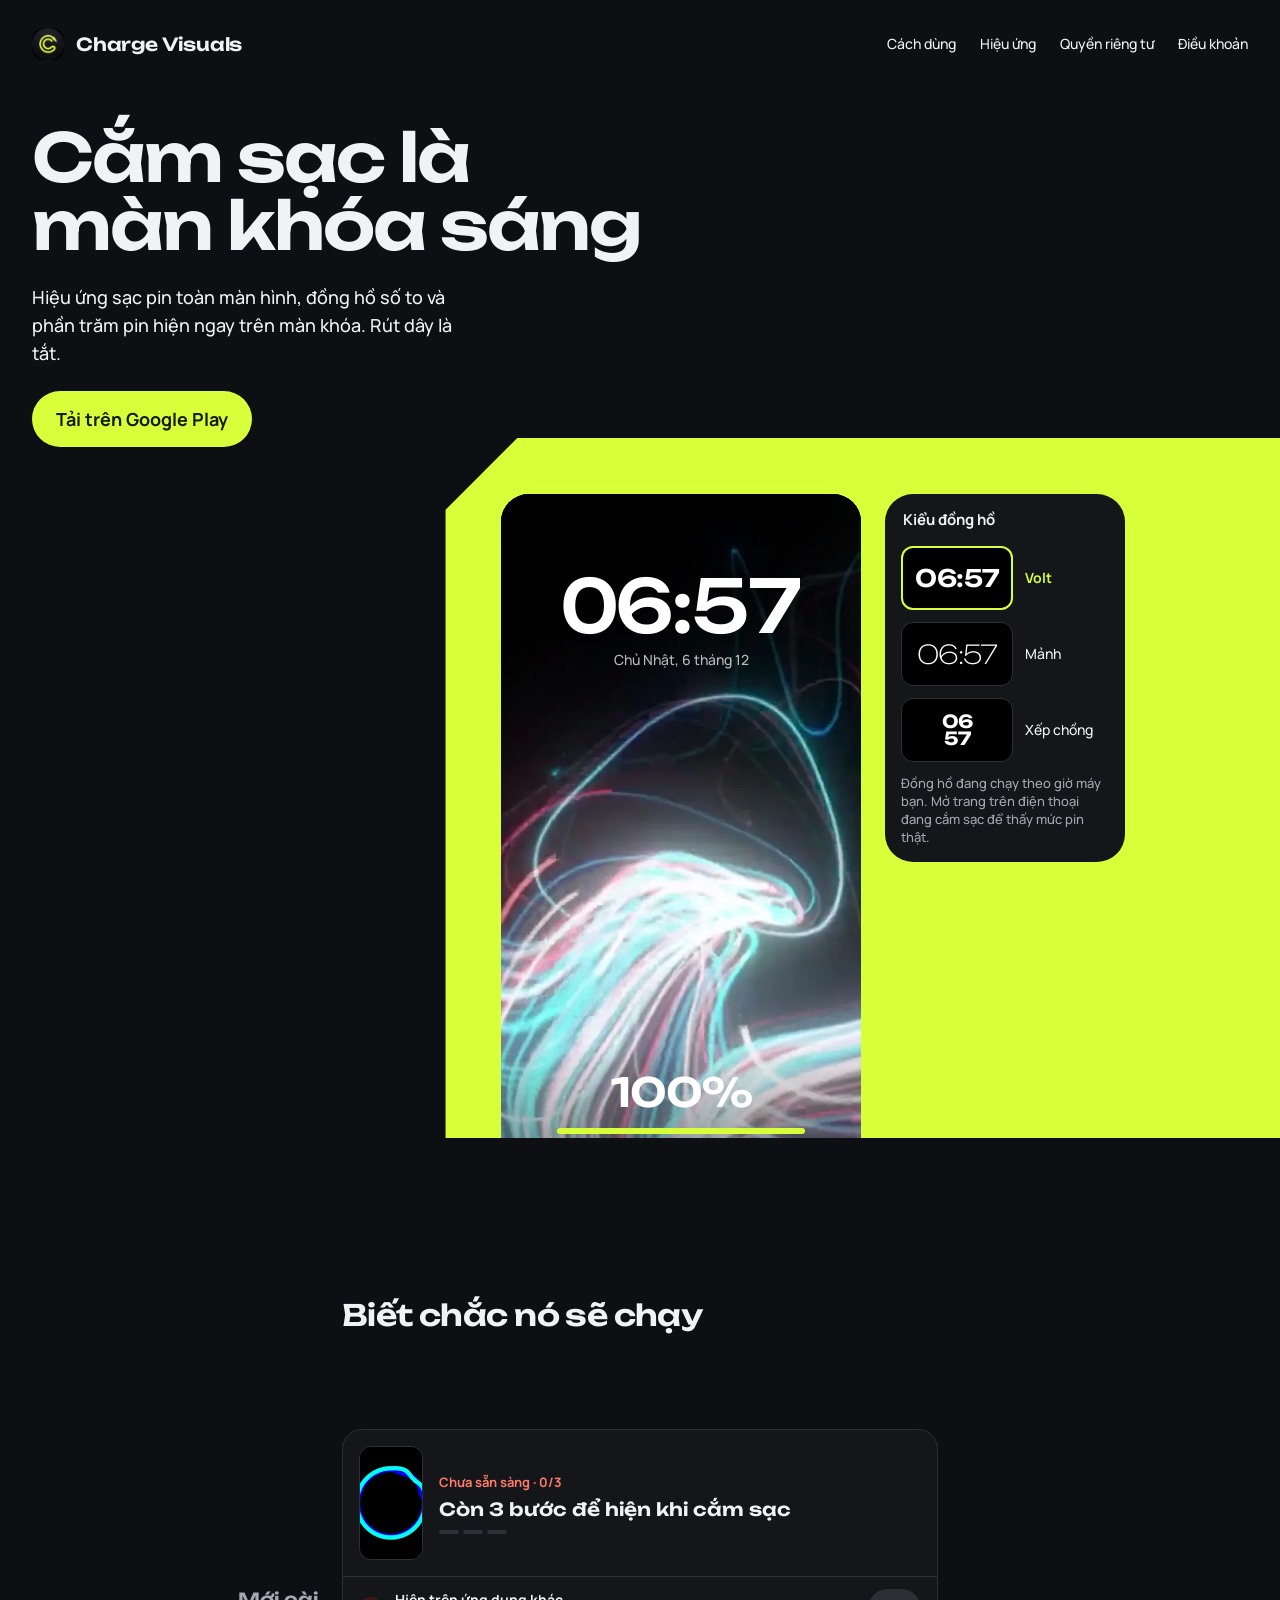
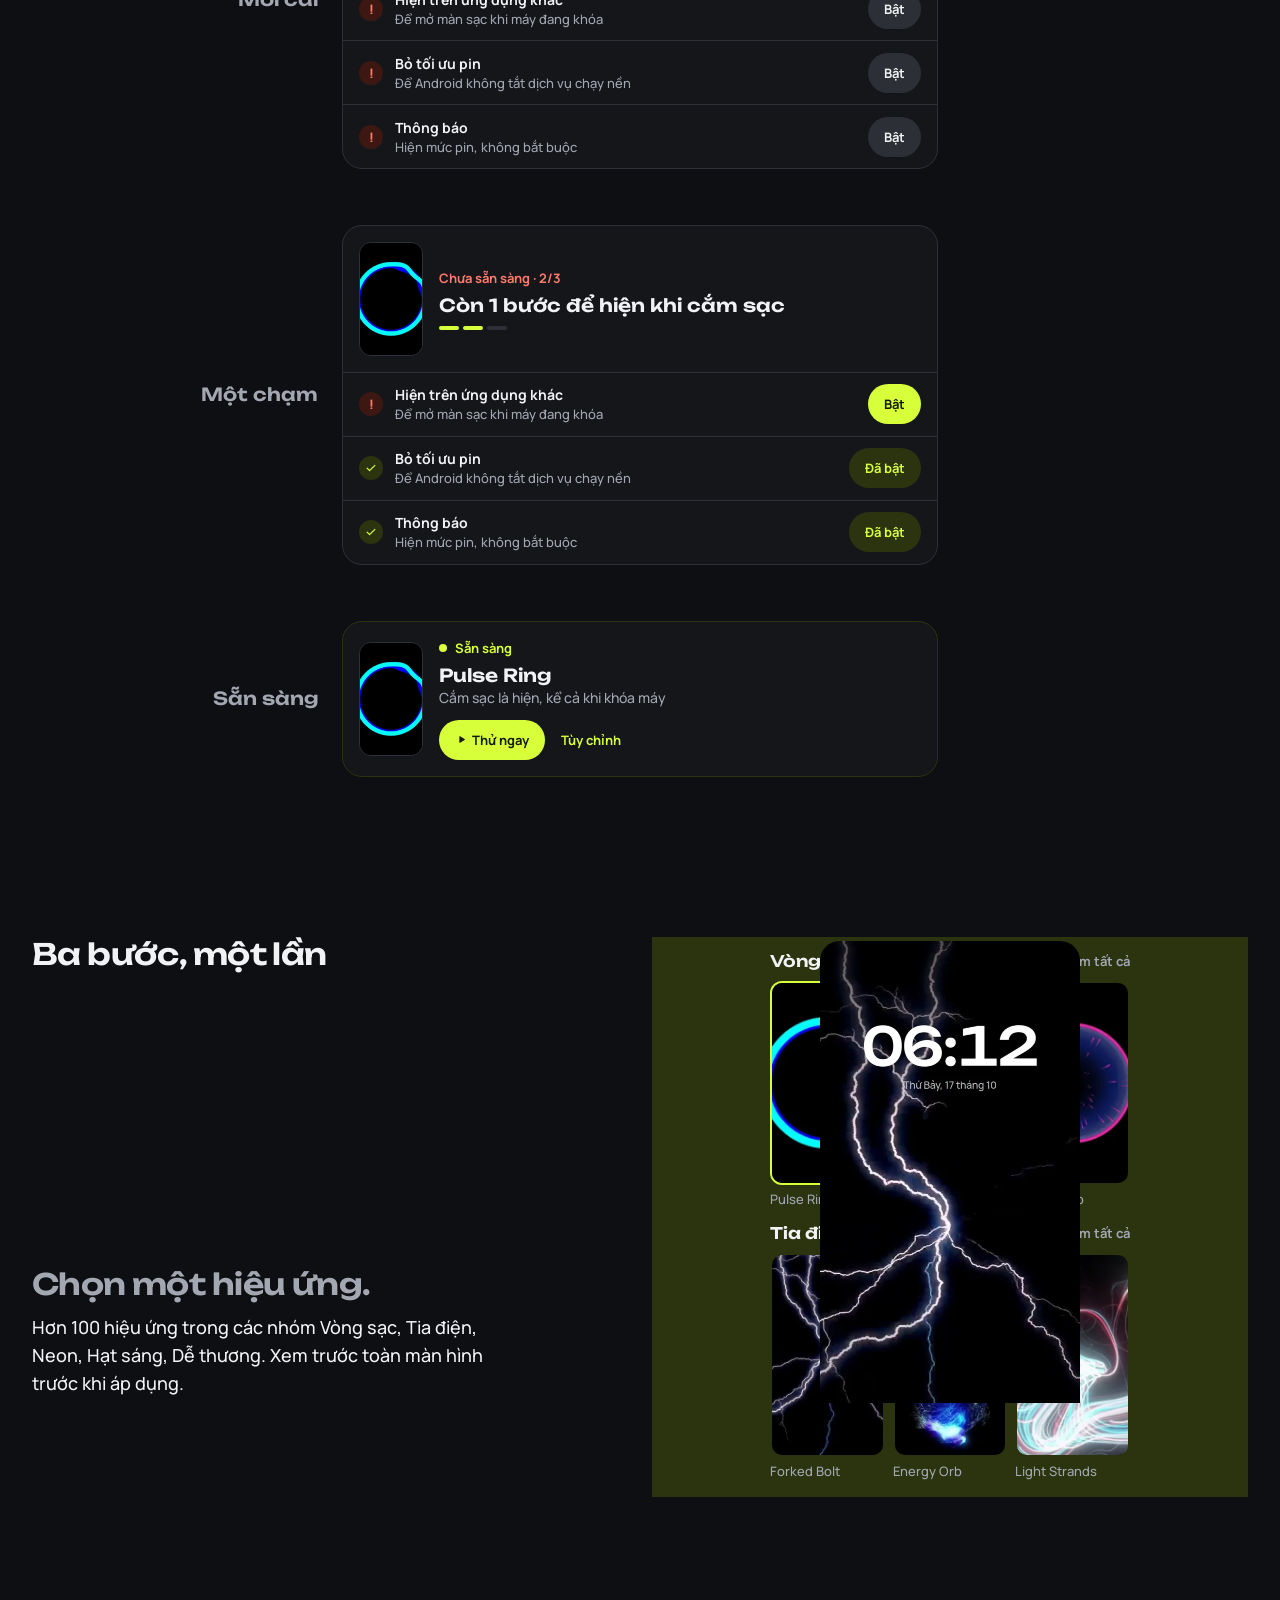
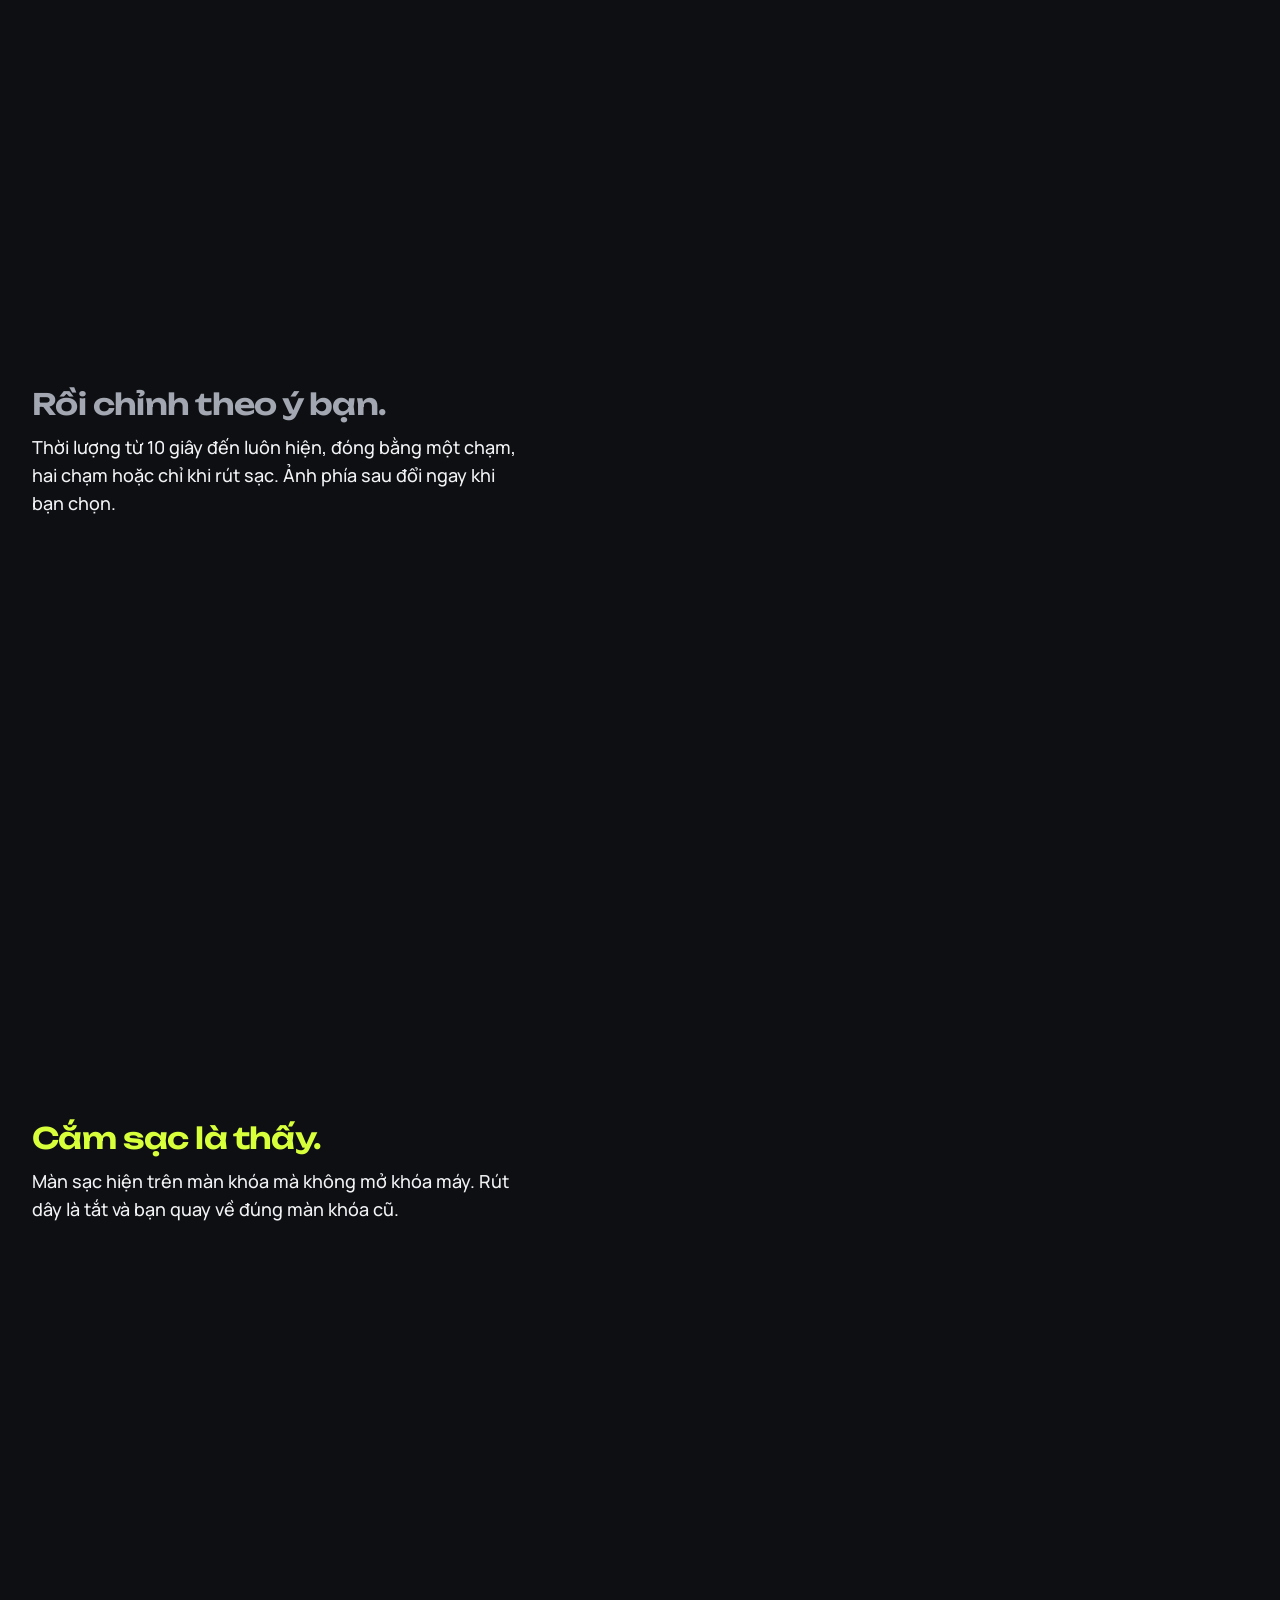
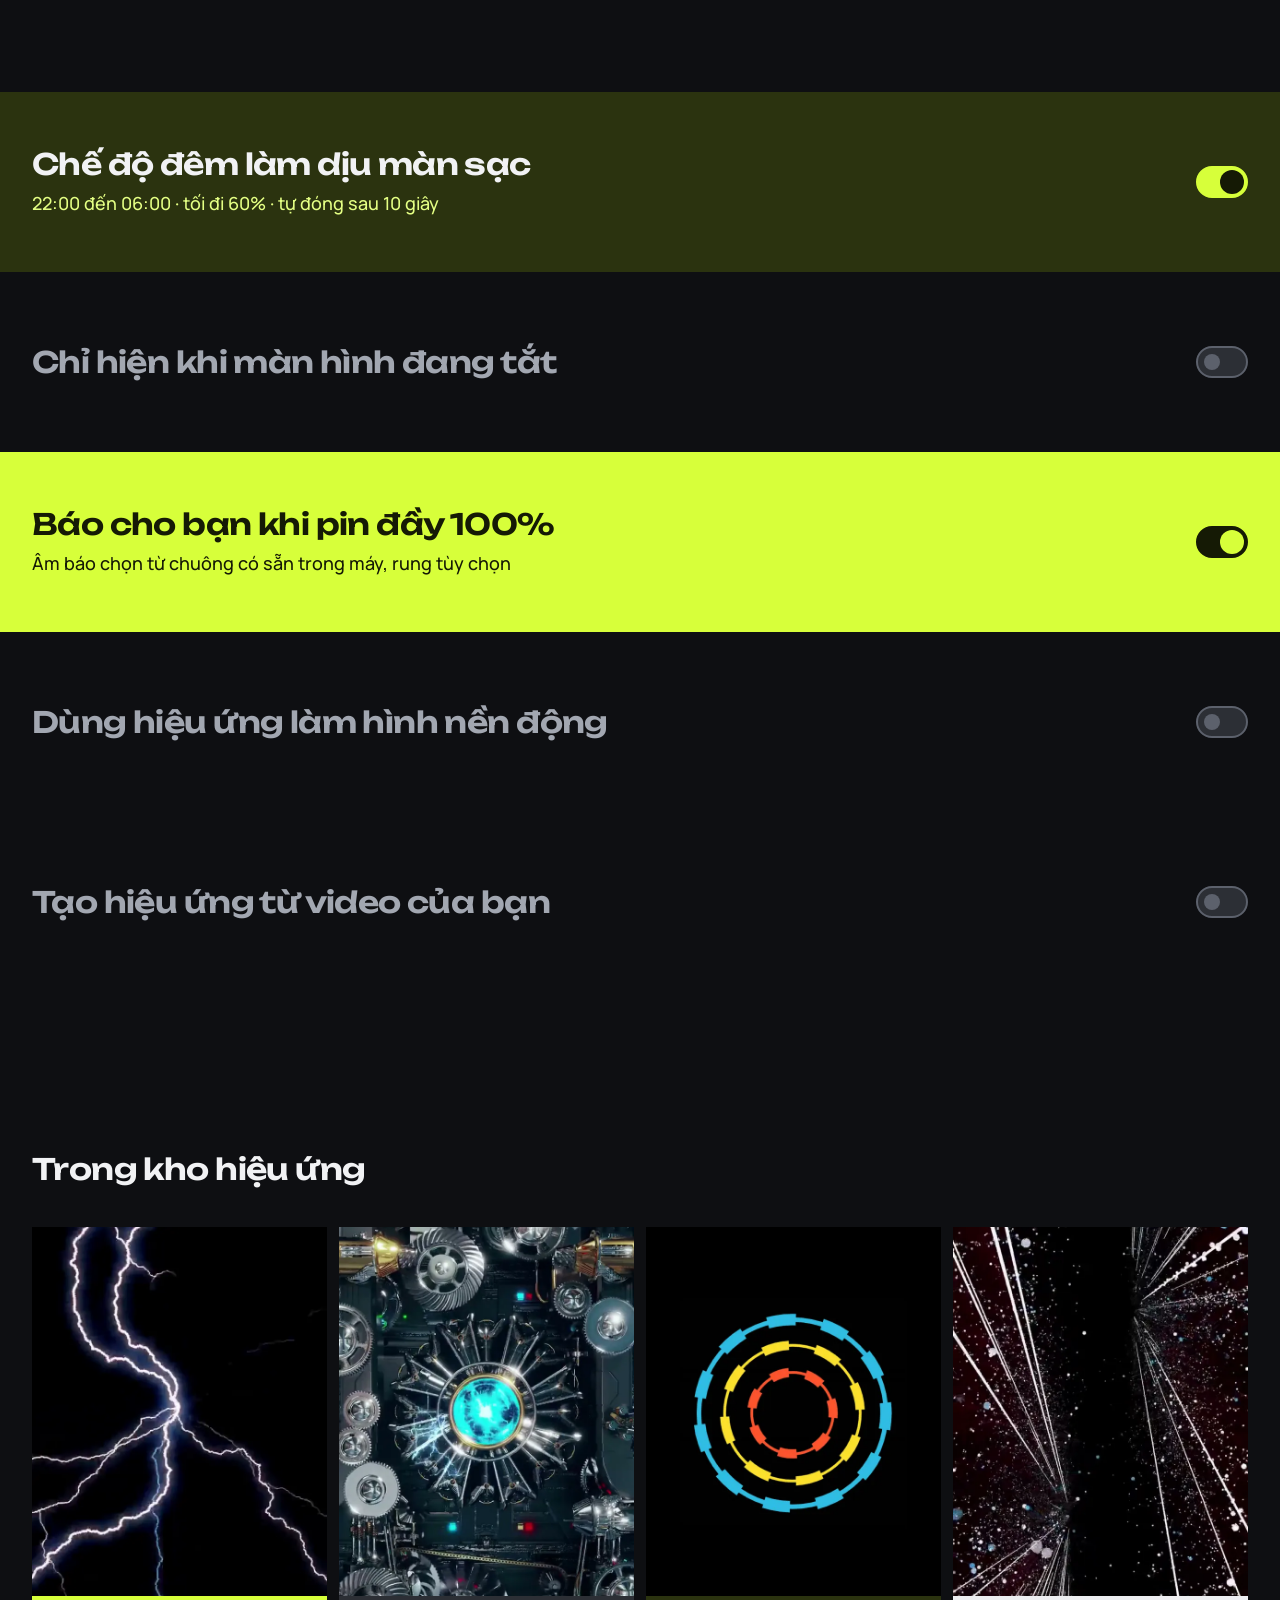
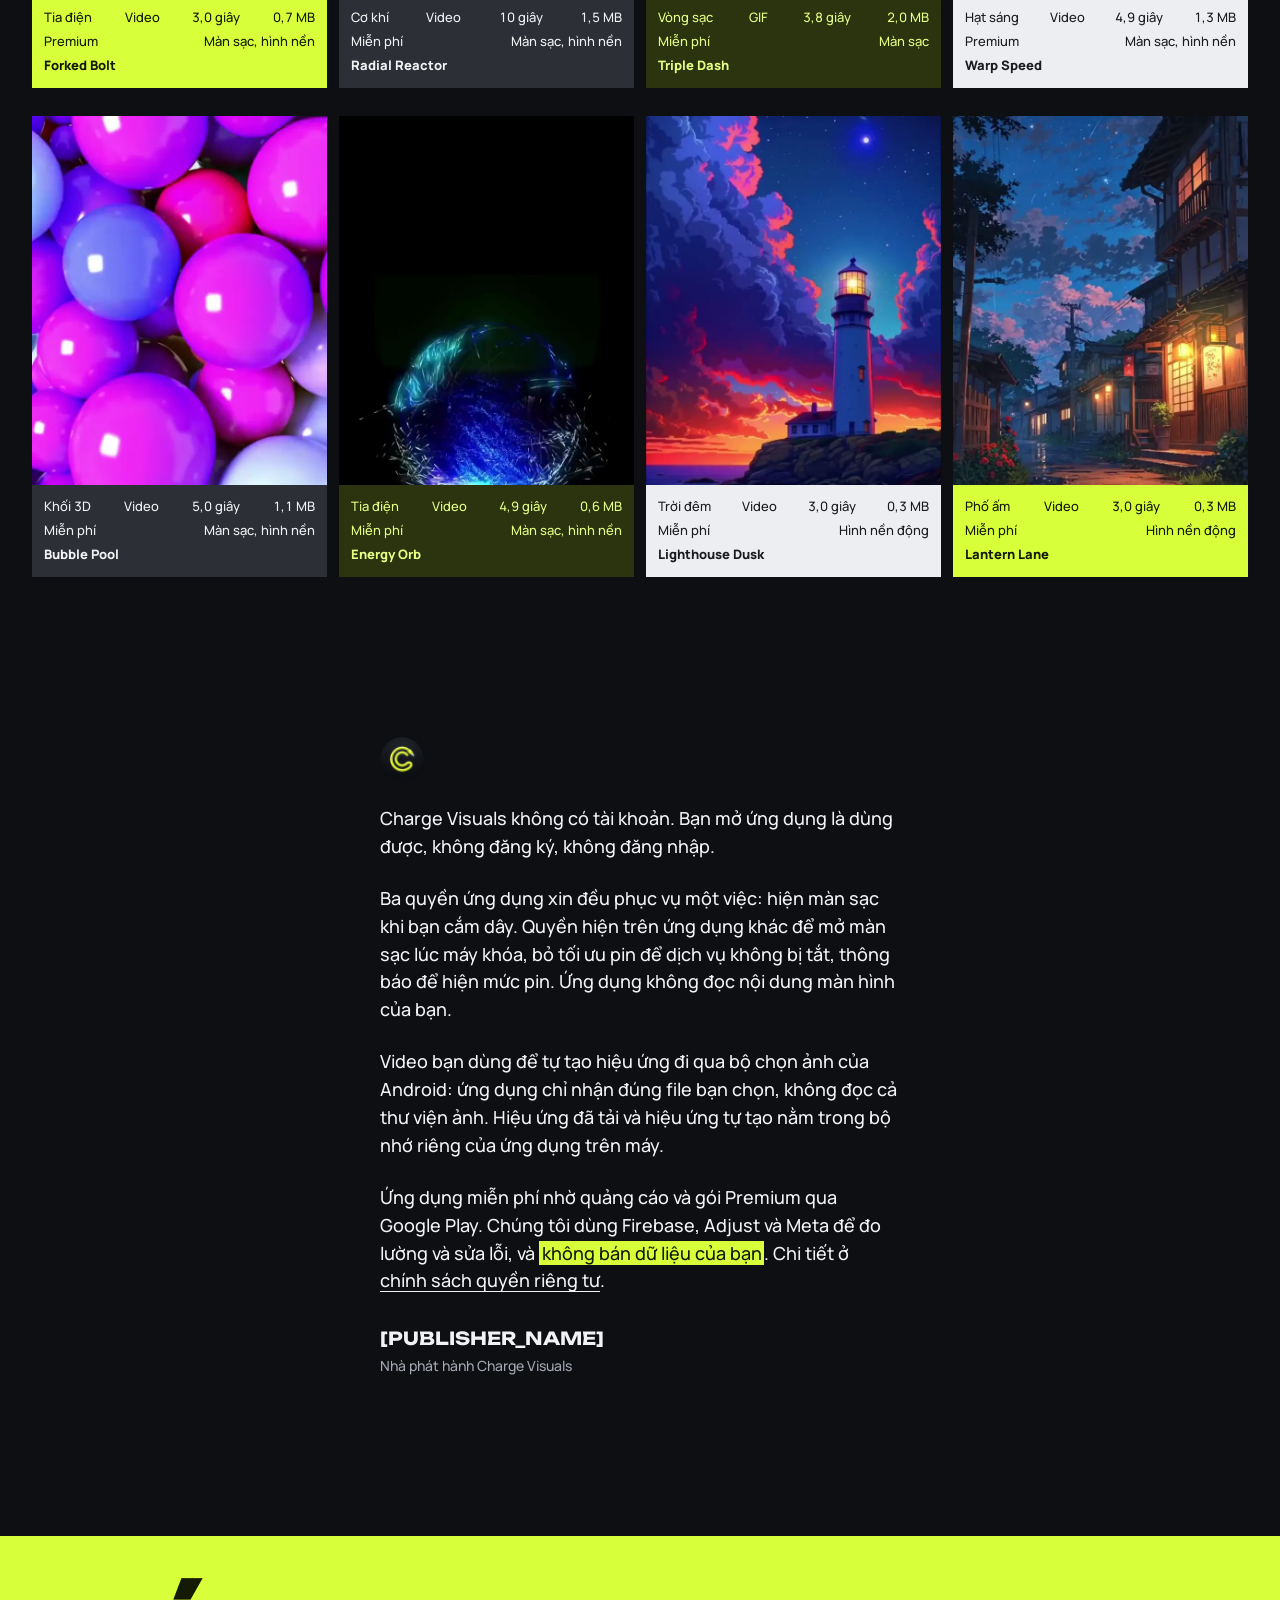
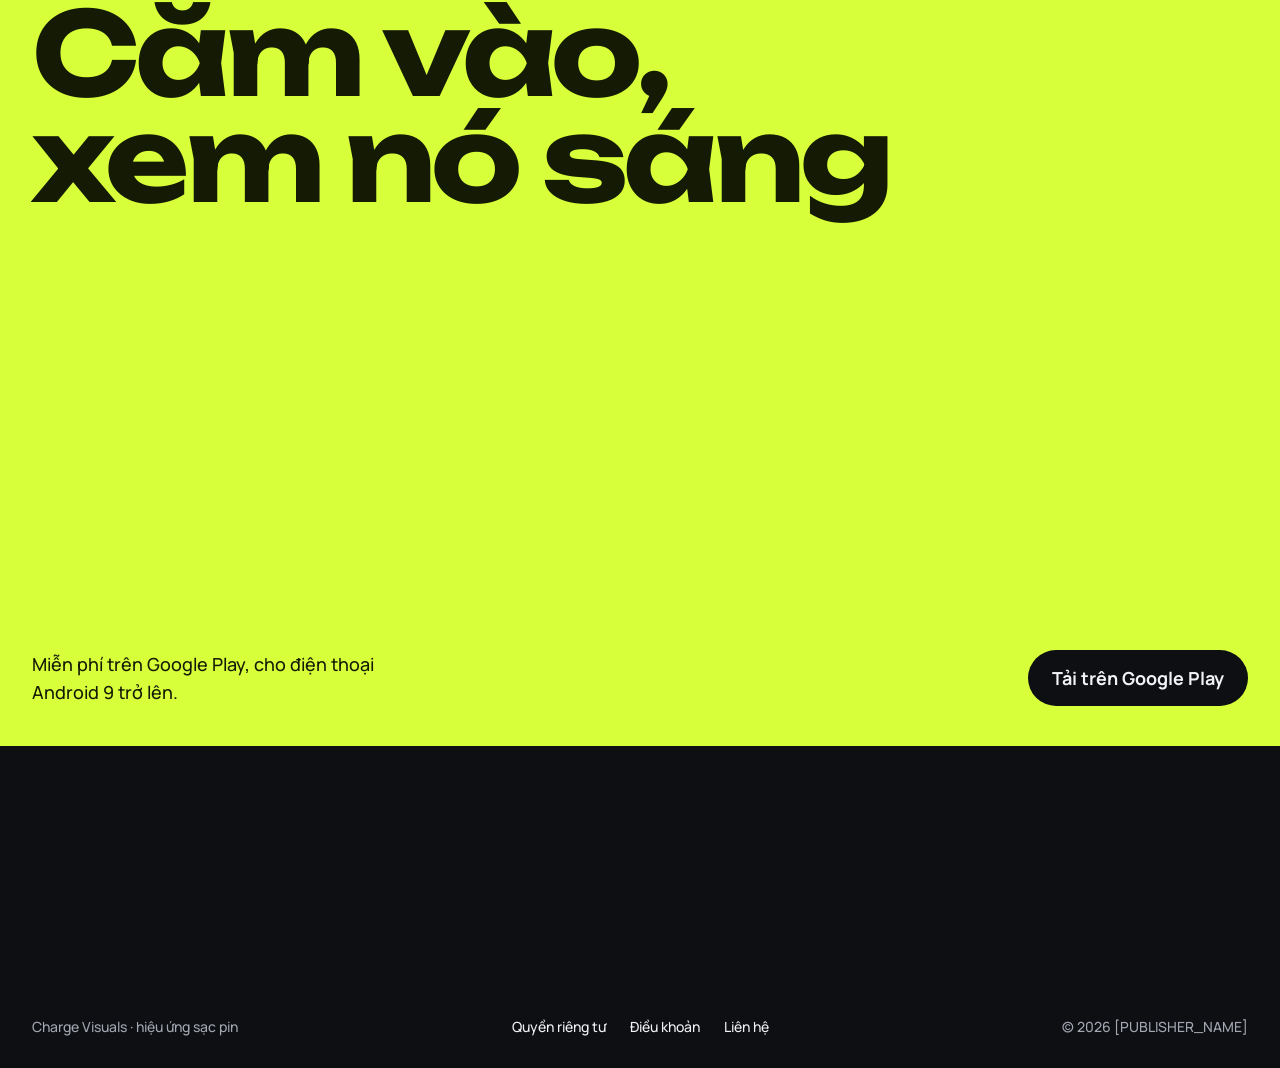
==== apps/com.qz.chargevisualswallpapers/web/index.html @ 7f4ede2d "Thêm trang web Charge Visuals (com.qz.chargevisualswallpapers): giới thiệu, chính sách quyền riêng t" ====
<!DOCTYPE html>
<html lang="vi">
<head>
<meta charset="utf-8">
<meta name="viewport" content="width=device-width,initial-scale=1">
<title>Charge Visuals: hiệu ứng sạc pin trên màn khóa</title>
<meta name="description" content="Cắm sạc là màn khóa hiện hiệu ứng sạc pin toàn màn hình, đồng hồ số to và phần trăm pin. Kèm hình nền động, hình nền tĩnh và tạo hiệu ứng từ video của bạn.">
<meta name="theme-color" content="#0E0F12">
<link rel="icon" href="img/icon-96.png">
<link rel="preload" href="fonts/Unbounded.woff2" as="font" type="font/woff2" crossorigin>
<link rel="stylesheet" href="tokens.css">
<link rel="stylesheet" href="style.css">
<script>document.documentElement.classList.add('js')</script>
</head>
<body class="landing">
<svg width="0" height="0" class="sprite" aria-hidden="true">
  <symbol id="i-check" viewBox="0 -960 960 960"><path d="m382-354 339-339q12-12 28-12t28 12q12 12 12 28.5T777-636L410-268q-12 12-28 12t-28-12L182-440q-12-12-11.5-28.5T183-497q12-12 28.5-12t28.5 12l142 143Z"/></symbol>
  <symbol id="i-bolt" viewBox="0 -960 960 960"><path d="M360-360H236q-24 0-35.5-21.5T203-423l299-430q10-14 26-19.5t33 .5q17 6 25 21t6 32l-32 259h155q26 0 36.5 23t-6.5 43L416-100q-11 13-27 17t-31-3q-15-7-23.5-21.5T328-139l32-221Z"/></symbol>
  <symbol id="i-play" viewBox="0 -960 960 960"><path d="M320-273v-414q0-17 12-28.5t28-11.5q5 0 10.5 1.5T381-721l326 207q9 6 13.5 15t4.5 19q0 10-4.5 19T707-446L381-239q-5 3-10.5 4.5T360-233q-16 0-28-11.5T320-273Z"/></symbol>
  <symbol id="i-layers" viewBox="0 -960 960 960"><path d="M161-366q-16-12-15.5-31.5T162-429q11-8 24-8t24 8l270 209 270-209q11-8 24-8t24 8q16 12 16.5 31.5T799-366L529-156q-22 17-49 17t-49-17L161-366Zm270 8L201-537q-31-24-31-63t31-63l230-179q22-17 49-17t49 17l230 179q31 24 31 63t-31 63L529-358q-22 17-49 17t-49-17Zm49-64 230-178-230-178-230 178 230 178Zm0-178Z"/></symbol>
  <symbol id="i-battery" viewBox="0 -960 960 960"><path d="M640-200h-80q-17 0-28.5-11.5T520-240q0-17 11.5-28.5T560-280h80v-80q0-17 11.5-28.5T680-400q17 0 28.5 11.5T720-360v80h80q17 0 28.5 11.5T840-240q0 17-11.5 28.5T800-200h-80v80q0 17-11.5 28.5T680-80q-17 0-28.5-11.5T640-120v-80Zm-280 40Zm-40 80q-17 0-28.5-11.5T280-120v-640q0-17 11.5-28.5T320-800h80v-40q0-17 11.5-28.5T440-880h80q17 0 28.5 11.5T560-840v40h80q17 0 28.5 11.5T680-760v240q0 17-11.5 28.5T640-480q-17 0-28.5-11.5T600-520v-200H360v560h101q17 0 28.5 11.5T501-120q0 17-11.5 28.5T461-80H320Z"/></symbol>
  <symbol id="i-bell" viewBox="0 -960 960 960"><path d="M200-200q-17 0-28.5-11.5T160-240q0-17 11.5-28.5T200-280h40v-280q0-83 50-147.5T420-792v-28q0-25 17.5-42.5T480-880q25 0 42.5 17.5T540-820v28q80 20 130 84.5T720-560v280h40q17 0 28.5 11.5T800-240q0 17-11.5 28.5T760-200H200Zm280-300Zm0 420q-33 0-56.5-23.5T400-160h160q0 33-23.5 56.5T480-80ZM320-280h320v-280q0-66-47-113t-113-47q-66 0-113 47t-47 113v280Z"/></symbol>
</svg>

<header class="bar">
  <a class="wordmark" href="index.html"><img src="img/icon-96.png" width="32" height="32" alt="">Charge Visuals</a>
  <nav>
    <a href="#cach-dung">Cách dùng</a>
    <a href="#kho">Hiệu ứng</a>
    <a href="privacy-policy.html">Quyền riêng tư</a>
    <a href="terms.html">Điều khoản</a>
  </nav>
</header>

<main>
<section class="hero">
  <div class="hero__copy">
    <h1 data-rise style="--i:0">Cắm sạc là<br>màn khóa sáng</h1>
    <p data-rise style="--i:1">Hiệu ứng sạc pin toàn màn hình, đồng hồ số to và phần trăm pin hiện ngay trên màn khóa. Rút dây là tắt.</p>
    <a data-rise style="--i:2" class="button" href="https://play.google.com/store/apps/details?id=com.qz.chargevisualswallpapers">Tải trên Google Play</a>
  </div>
  <div class="shutter" data-reveal>
   <div class="stage">
    <div class="hero-ui">
      <fieldset class="picker" data-ui>
        <legend>Kiểu đồng hồ</legend>
        <label class="opt"><input type="radio" name="clock" value="volt" checked><span class="opt__tile mini-volt" data-clock>23:41</span><span>Volt</span></label>
        <label class="opt"><input type="radio" name="clock" value="thin"><span class="opt__tile mini-thin" data-clock>23:41</span><span>Mảnh</span></label>
        <label class="opt"><input type="radio" name="clock" value="stack"><span class="opt__tile mini-stack" data-clock-stack>23<br>41</span><span>Xếp chồng</span></label>
        <p class="picker__note">Đồng hồ đang chạy theo giờ máy bạn. Mở trang trên điện thoại đang cắm sạc để thấy mức pin thật.</p>
      </fieldset>
      <div class="charge" aria-label="Màn sạc của Charge Visuals">
        <video class="charge__media" autoplay muted loop playsinline preload="auto" poster="img/hero-a013.webp" width="720" height="1280" aria-hidden="true">
          <source src="img/hero-a013.mp4" type="video/mp4">
        </video>
        <div class="charge__top" data-ui>
          <p class="charge__clock" data-clock>23:41</p>
          <p class="charge__clock-stack" data-clock-stack>23<br>41</p>
          <p class="charge__date" data-date>Thứ Bảy, 17 tháng 10</p>
        </div>
        <div class="charge__bottom" data-ui>
          <p class="charge__pct"><span data-level>84</span>%</p>
          <span class="charge__track"><span class="charge__fill" data-fill style="--level:84%"></span></span>
          <p class="charge__state"><svg><use href="#i-bolt"/></svg><span data-state>Sạc nhanh · đầy sau 25 phút</span></p>
          <p class="charge__hint">Chạm 2 lần để đóng</p>
        </div>
      </div>
    </div>
   </div>
  </div>
</section>

<section class="showcase" aria-labelledby="ready-h">
  <h2 id="ready-h" data-reveal>Biết chắc nó sẽ chạy</h2>
  <div class="states">
    <p class="state-word" data-reveal>Mới cài</p>
    <div class="ready" data-ui data-reveal>
      <div class="ready__top">
        <img class="ready__mini" src="img/thumb-a015.webp" width="240" height="427" alt="Hiệu ứng Pulse Ring">
        <div>
          <p class="ready__kicker">Chưa sẵn sàng · 0/3</p>
          <p class="ready__title">Còn 3 bước để hiện khi cắm sạc</p>
          <span class="steps"><i></i><i></i><i></i></span>
        </div>
      </div>
      <div class="perm"><span class="perm__st no">!</span><span class="perm__txt"><b>Hiện trên ứng dụng khác</b>Để mở màn sạc khi máy đang khóa</span><span class="chip-btn">Bật</span></div>
      <div class="perm"><span class="perm__st no">!</span><span class="perm__txt"><b>Bỏ tối ưu pin</b>Để Android không tắt dịch vụ chạy nền</span><span class="chip-btn">Bật</span></div>
      <div class="perm"><span class="perm__st no">!</span><span class="perm__txt"><b>Thông báo</b>Hiện mức pin, không bắt buộc</span><span class="chip-btn">Bật</span></div>
    </div>

    <p class="state-word" data-reveal>Một chạm</p>
    <div class="ready ready--live" data-ui data-reveal id="ready-live">
      <div class="ready__top">
        <img class="ready__mini" src="img/thumb-a015.webp" width="240" height="427" alt="Hiệu ứng Pulse Ring">
        <div>
          <p class="ready__kicker" data-ready-kicker>Chưa sẵn sàng · 2/3</p>
          <p class="ready__title" data-ready-title>Còn 1 bước để hiện khi cắm sạc</p>
          <span class="steps"><i class="on"></i><i class="on"></i><i data-ready-step></i></span>
        </div>
      </div>
      <div class="perm"><span class="perm__st no" data-ready-st>!</span><span class="perm__txt"><b>Hiện trên ứng dụng khác</b>Để mở màn sạc khi máy đang khóa</span><button type="button" class="chip-btn chip-btn--on" data-ready-btn>Bật</button></div>
      <div class="perm"><span class="perm__st ok"><svg><use href="#i-check"/></svg></span><span class="perm__txt"><b>Bỏ tối ưu pin</b>Để Android không tắt dịch vụ chạy nền</span><span class="chip-done">Đã bật</span></div>
      <div class="perm"><span class="perm__st ok"><svg><use href="#i-check"/></svg></span><span class="perm__txt"><b>Thông báo</b>Hiện mức pin, không bắt buộc</span><span class="chip-done">Đã bật</span></div>
    </div>

    <p class="state-word" data-reveal>Sẵn sàng</p>
    <div class="ready ready--ok" data-ui data-reveal>
      <div class="ready__top">
        <img class="ready__mini" src="img/thumb-a015.webp" width="240" height="427" alt="Hiệu ứng Pulse Ring">
        <div>
          <p class="ready__kicker ready__kicker--ok"><i class="dot"></i>Sẵn sàng</p>
          <p class="ready__title">Pulse Ring</p>
          <p class="ready__sub">Cắm sạc là hiện, kể cả khi khóa máy</p>
          <span class="ready__acts"><span class="pill"><svg><use href="#i-play"/></svg>Thử ngay</span><span class="ready__link">Tùy chỉnh</span></span>
        </div>
      </div>
    </div>
  </div>
</section>

<section class="how" id="cach-dung" aria-labelledby="how-h">
  <div class="how__text">
    <h2 id="how-h" data-reveal>Ba bước, một lần</h2>
    <div class="how__step is-active" data-step="pick">
      <p class="how__say">Chọn một hiệu ứng.</p>
      <p>Hơn 100 hiệu ứng trong các nhóm Vòng sạc, Tia điện, Neon, Hạt sáng, Dễ thương. Xem trước toàn màn hình trước khi áp dụng.</p>
    </div>
    <div class="how__step" data-step="tune">
      <p class="how__say">Rồi chỉnh theo ý bạn.</p>
      <p>Thời lượng từ 10 giây đến luôn hiện, đóng bằng một chạm, hai chạm hoặc chỉ khi rút sạc. Ảnh phía sau đổi ngay khi bạn chọn.</p>
    </div>
    <div class="how__step" data-step="plug">
      <p class="how__say">Cắm sạc là thấy.</p>
      <p>Màn sạc hiện trên màn khóa mà không mở khóa máy. Rút dây là tắt và bạn quay về đúng màn khóa cũ.</p>
    </div>
  </div>
  <div class="how__stage" data-how="pick">
    <div class="how-ui" data-ui>
      <div class="how-ui__pick">
        <p class="how-ui__head">Vòng sạc <span>Xem tất cả</span></p>
        <div class="how-ui__grid">
          <figure class="sel"><img src="img/thumb-a015.webp" width="240" height="427" alt=""><figcaption>Pulse Ring</figcaption></figure>
          <figure><img src="img/thumb-a017.webp" width="240" height="427" alt=""><figcaption>Triple Dash</figcaption></figure>
          <figure><img src="img/thumb-a016.webp" width="240" height="427" alt=""><figcaption>Plasma Orb</figcaption></figure>
        </div>
        <p class="how-ui__head">Tia điện <span>Xem tất cả</span></p>
        <div class="how-ui__grid">
          <figure><img src="img/thumb-a030.webp" width="240" height="427" alt=""><figcaption>Forked Bolt</figcaption></figure>
          <figure><img src="img/thumb-a035.webp" width="240" height="427" alt=""><figcaption>Energy Orb</figcaption></figure>
          <figure><img src="img/thumb-a013.webp" width="240" height="427" alt=""><figcaption>Light Strands</figcaption></figure>
        </div>
      </div>
      <div class="how-ui__tune">
        <p class="how-ui__title">Tùy chỉnh màn sạc</p>
        <p class="how-ui__label">Thời lượng</p>
        <p class="chips"><span class="chip">10 giây</span><span class="chip sel"><svg><use href="#i-check"/></svg>30 giây</span><span class="chip">1 phút</span><span class="chip">Luôn hiện</span></p>
        <p class="how-ui__label">Đóng bằng</p>
        <p class="chips"><span class="chip">Chạm 1 lần</span><span class="chip sel"><svg><use href="#i-check"/></svg>Chạm 2 lần</span><span class="chip">Chỉ khi rút sạc</span></p>
        <p class="how-ui__label">Hiển thị</p>
        <p class="chips"><span class="chip sel"><svg><use href="#i-check"/></svg>Giờ</span><span class="chip sel"><svg><use href="#i-check"/></svg>Ngày</span><span class="chip sel"><svg><use href="#i-check"/></svg>% pin</span><span class="chip">24 giờ</span></p>
        <span class="how-ui__done">Xong</span>
      </div>
      <div class="how-ui__plug">
        <img src="img/screen-charging.webp" width="520" height="923" alt="Màn sạc thật của ứng dụng: tia sét, đồng hồ 06:12, pin 84%">
      </div>
    </div>
  </div>
</section>

<section class="features" aria-label="Tùy chọn trong Cài đặt">
  <div data-reveal class="band band--olive">
    <p class="band__say">Chế độ đêm làm dịu màn sạc</p>
    <p class="band__then">22:00 đến 06:00 · tối đi 60% · tự đóng sau 10 giây</p>
    <button type="button" class="switch" role="switch" aria-checked="true" aria-label="Chế độ đêm" data-ui><span></span></button>
  </div>
  <div data-reveal class="band band--steel">
    <p class="band__say">Chỉ hiện khi màn hình đang tắt</p>
    <p class="band__then">Đang xem video hay chơi game thì màn sạc không che</p>
    <button type="button" class="switch" role="switch" aria-checked="false" aria-label="Chỉ hiện khi màn hình tắt" data-ui><span></span></button>
  </div>
  <div data-reveal class="band band--lime">
    <p class="band__say">Báo cho bạn khi pin đầy 100%</p>
    <p class="band__then">Âm báo chọn từ chuông có sẵn trong máy, rung tùy chọn</p>
    <button type="button" class="switch" role="switch" aria-checked="true" aria-label="Báo pin đầy" data-ui><span></span></button>
  </div>
  <div data-reveal class="band band--olive">
    <p class="band__say">Dùng hiệu ứng làm hình nền động</p>
    <p class="band__then">Một file, hai công dụng; có thêm hình nền tĩnh cho màn chính, màn khóa hoặc cả hai</p>
    <button type="button" class="switch" role="switch" aria-checked="false" aria-label="Hình nền động" data-ui><span></span></button>
  </div>
  <div data-reveal class="band band--steel">
    <p class="band__say">Tạo hiệu ứng từ video của bạn</p>
    <p class="band__then">Chọn qua bộ chọn ảnh của Android, cắt tối đa 15 giây, xử lý ngay trên máy</p>
    <button type="button" class="switch" role="switch" aria-checked="false" aria-label="Tạo từ video" data-ui><span></span></button>
  </div>
</section>

<section class="gallery" id="kho" aria-labelledby="kho-h">
  <h2 id="kho-h" data-reveal>Trong kho hiệu ứng</h2>
  <ul class="tiles">
    <li class="tile" data-reveal><img src="img/tile-a030.webp" width="640" height="800" loading="lazy" alt="Hiệu ứng Forked Bolt: tia sét trắng tím trên nền đen"><div class="tile__strip"><p class="tile__row"><span>Tia điện</span><span>Video</span><span>3,0 giây</span><span>0,7 MB</span></p><p class="tile__row"><span>Premium</span><span>Màn sạc, hình nền</span></p><p class="tile__name">Forked Bolt</p></div></li>
    <li class="tile" data-reveal><img src="img/tile-a044.webp" width="640" height="800" loading="lazy" alt="Hiệu ứng Radial Reactor: lõi máy phát sáng xanh giữa bánh răng"><div class="tile__strip"><p class="tile__row"><span>Cơ khí</span><span>Video</span><span>10 giây</span><span>1,5 MB</span></p><p class="tile__row"><span>Miễn phí</span><span>Màn sạc, hình nền</span></p><p class="tile__name">Radial Reactor</p></div></li>
    <li class="tile" data-reveal><img src="img/tile-a017.webp" width="640" height="800" loading="lazy" alt="Hiệu ứng Triple Dash: ba vòng nét đứt xanh vàng đỏ"><div class="tile__strip"><p class="tile__row"><span>Vòng sạc</span><span>GIF</span><span>3,8 giây</span><span>2,0 MB</span></p><p class="tile__row"><span>Miễn phí</span><span>Màn sạc</span></p><p class="tile__name">Triple Dash</p></div></li>
    <li class="tile" data-reveal><img src="img/tile-a060.webp" width="640" height="800" loading="lazy" alt="Hiệu ứng Warp Speed: vệt sáng lao về phía trước"><div class="tile__strip"><p class="tile__row"><span>Hạt sáng</span><span>Video</span><span>4,9 giây</span><span>1,3 MB</span></p><p class="tile__row"><span>Premium</span><span>Màn sạc, hình nền</span></p><p class="tile__name">Warp Speed</p></div></li>
    <li class="tile" data-reveal><img src="img/tile-a065.webp" width="640" height="800" loading="lazy" alt="Hiệu ứng Bubble Pool: bể bóng hồng tím"><div class="tile__strip"><p class="tile__row"><span>Khối 3D</span><span>Video</span><span>5,0 giây</span><span>1,1 MB</span></p><p class="tile__row"><span>Miễn phí</span><span>Màn sạc, hình nền</span></p><p class="tile__name">Bubble Pool</p></div></li>
    <li class="tile" data-reveal><img src="img/tile-a035.webp" width="640" height="800" loading="lazy" alt="Hiệu ứng Energy Orb: quả cầu năng lượng xanh"><div class="tile__strip"><p class="tile__row"><span>Tia điện</span><span>Video</span><span>4,9 giây</span><span>0,6 MB</span></p><p class="tile__row"><span>Miễn phí</span><span>Màn sạc, hình nền</span></p><p class="tile__name">Energy Orb</p></div></li>
    <li class="tile" data-reveal><img src="img/tile-w002.webp" width="640" height="800" loading="lazy" alt="Hình nền động Lighthouse Dusk: ngọn hải đăng lúc hoàng hôn"><div class="tile__strip"><p class="tile__row"><span>Trời đêm</span><span>Video</span><span>3,0 giây</span><span>0,3 MB</span></p><p class="tile__row"><span>Miễn phí</span><span>Hình nền động</span></p><p class="tile__name">Lighthouse Dusk</p></div></li>
    <li class="tile" data-reveal><img src="img/tile-w031.webp" width="640" height="800" loading="lazy" alt="Hình nền động Lantern Lane: con phố đèn lồng sau mưa"><div class="tile__strip"><p class="tile__row"><span>Phố ấm</span><span>Video</span><span>3,0 giây</span><span>0,3 MB</span></p><p class="tile__row"><span>Miễn phí</span><span>Hình nền động</span></p><p class="tile__name">Lantern Lane</p></div></li>
  </ul>
</section>

<section class="letter" aria-label="Về dữ liệu của bạn">
  <img class="letter__icon" src="img/icon-96.png" width="44" height="44" alt="Biểu tượng Charge Visuals">
  <p data-reveal>Charge Visuals không có tài khoản. Bạn mở ứng dụng là dùng được, không đăng ký, không đăng nhập.</p>
  <p data-reveal>Ba quyền ứng dụng xin đều phục vụ một việc: hiện màn sạc khi bạn cắm dây. Quyền hiện trên ứng dụng khác để mở màn sạc lúc máy khóa, bỏ tối ưu pin để dịch vụ không bị tắt, thông báo để hiện mức pin. Ứng dụng không đọc nội dung màn hình của bạn.</p>
  <p data-reveal>Video bạn dùng để tự tạo hiệu ứng đi qua bộ chọn ảnh của Android: ứng dụng chỉ nhận đúng file bạn chọn, không đọc cả thư viện ảnh. Hiệu ứng đã tải và hiệu ứng tự tạo nằm trong bộ nhớ riêng của ứng dụng trên máy.</p>
  <p data-reveal>Ứng dụng miễn phí nhờ quảng cáo và gói Premium qua Google Play. Chúng tôi dùng Firebase, Adjust và Meta để đo lường và sửa lỗi, và <mark>không bán dữ liệu của bạn</mark>. Chi tiết ở <a href="privacy-policy.html">chính sách quyền riêng tư</a>.</p>
  <p class="letter__sign" data-reveal>[PUBLISHER_NAME]</p>
  <p class="letter__role">Nhà phát hành Charge Visuals</p>
</section>

<section class="close" aria-labelledby="close-h">
  <h2 id="close-h" data-reveal>Cắm vào,<br>xem nó sáng</h2>
  <div class="close__base">
    <p data-reveal>Miễn phí trên Google Play, cho điện thoại Android 9 trở lên.</p>
    <a class="button button--dark" data-reveal href="https://play.google.com/store/apps/details?id=com.qz.chargevisualswallpapers">Tải trên Google Play</a>
  </div>
</section>
</main>

<footer class="quiet">
  <p>Charge Visuals · hiệu ứng sạc pin</p>
  <p class="quiet__links"><a href="privacy-policy.html">Quyền riêng tư</a><a href="terms.html">Điều khoản</a><a href="mailto:[CONTACT_EMAIL]">Liên hệ</a></p>
  <p class="quiet__end">© 2026 [PUBLISHER_NAME]</p>
</footer>
<script src="app.js" defer></script>
</body>
</html>
---- apps/com.qz.chargevisualswallpapers/web/tokens.css ----
/* Charge Visuals — concept "AMOLED Volt". Nguồn duy nhất cho mọi mock; design-tokens.md ghi lại cùng giá trị. */
@font-face { font-family: 'Unbounded'; src: url(fonts/Unbounded.woff2) format('woff2'); font-weight: 200 900; font-display: swap; }
@font-face { font-family: 'Manrope'; src: url(fonts/Manrope.woff2) format('woff2'); font-weight: 200 800; font-display: swap; }

:root {
  /* Màu: nền graphite (không đen tuyền, để ô nội dung đen tuyền đọc như "màn hình"), 1 màu nhấn vôn chanh */
  --md-sys-color-primary: #D7FF3A;
  --md-sys-color-on-primary: #151A05;
  --md-sys-color-primary-container: #2B330F;
  --md-sys-color-on-primary-container: #E4FF84;
  --md-sys-color-secondary: #C8CCD4;
  --md-sys-color-on-secondary: #1A1C20;
  --md-sys-color-secondary-container: #2A2D33;
  --md-sys-color-on-secondary-container: #E4E7EC;
  --md-sys-color-error: #FF7A6B;
  --md-sys-color-on-error: #2B0904;
  --md-sys-color-error-container: #3D1813;
  --md-sys-color-on-error-container: #FFB4AA;
  --md-sys-color-surface: #0E0F12;
  --md-sys-color-surface-dim: #0A0B0D;
  --md-sys-color-surface-bright: #26282E;
  --md-sys-color-surface-container-lowest: #000000;
  --md-sys-color-surface-container-low: #15161A;
  --md-sys-color-surface-container: #1B1D21;
  --md-sys-color-surface-container-high: #23252A;
  --md-sys-color-surface-container-highest: #2C2F35;
  --md-sys-color-on-surface: #F1F2F4;
  --md-sys-color-on-surface-variant: #A2A7B1;
  --md-sys-color-outline: #5C616C;
  --md-sys-color-outline-variant: #2D3037;
  --md-sys-color-inverse-surface: #EDEEF1;
  --md-sys-color-inverse-on-surface: #1A1C20;
  --md-sys-color-inverse-primary: #4C5E00;
  --md-sys-color-scrim: rgba(0, 0, 0, 0.64);

  /* Màn sạc (ChargingActivity) */
  --charge-on-media: #FFFFFF;
  --charge-on-media-muted: rgba(255, 255, 255, 0.72);
  --charge-scrim-top: linear-gradient(180deg, rgba(0, 0, 0, 0.68) 0%, rgba(0, 0, 0, 0) 100%);
  --charge-scrim-bottom: linear-gradient(0deg, rgba(0, 0, 0, 0.7) 0%, rgba(0, 0, 0, 0) 100%);
  --charge-night-dim: rgba(0, 0, 0, 0.6);
  --charge-track: rgba(255, 255, 255, 0.18);
  --grid-line: rgba(255, 255, 255, 0.045);
  --shimmer-base: #1D1F24;
  --shimmer-hi: rgba(255, 255, 255, 0.06);
  --brand-strip: rgba(0, 0, 0, 0.62);

  /* Typography: Unbounded (display, số), Manrope (body) */
  --font-display: 'Unbounded', 'Manrope', sans-serif;
  --font-body: 'Manrope', sans-serif;
  --font-clock: 'Unbounded', sans-serif;

  --type-clock-large-size: 84px;   --type-clock-large-lh: 92px;  --type-clock-large-weight: 500; --type-clock-large-ls: -2px;
  --type-clock-thin-size: 96px;    --type-clock-thin-lh: 100px;  --type-clock-thin-weight: 200;  --type-clock-thin-ls: -3px;
  --type-clock-stack-size: 120px;  --type-clock-stack-lh: 108px; --type-clock-stack-weight: 700; --type-clock-stack-ls: -4px;
  --type-display-small-size: 36px; --type-display-small-lh: 44px; --type-display-small-weight: 600; --type-display-small-ls: -0.5px;
  --type-headline-large-size: 30px;  --type-headline-large-lh: 38px;  --type-headline-large-weight: 600;  --type-headline-large-ls: -0.5px;
  --type-headline-medium-size: 26px; --type-headline-medium-lh: 34px; --type-headline-medium-weight: 600; --type-headline-medium-ls: -0.4px;
  --type-headline-small-size: 22px;  --type-headline-small-lh: 30px;  --type-headline-small-weight: 600;  --type-headline-small-ls: -0.3px;
  --type-title-large-size: 18px;  --type-title-large-lh: 26px;  --type-title-large-weight: 600;  --type-title-large-ls: -0.2px;
  --type-title-medium-size: 16px; --type-title-medium-lh: 24px; --type-title-medium-weight: 700; --type-title-medium-ls: 0;
  --type-title-small-size: 14px;  --type-title-small-lh: 20px;  --type-title-small-weight: 700;  --type-title-small-ls: 0;
  --type-body-large-size: 16px;   --type-body-large-lh: 24px;   --type-body-large-weight: 500;   --type-body-large-ls: 0;
  --type-body-medium-size: 14px;  --type-body-medium-lh: 20px;  --type-body-medium-weight: 500;  --type-body-medium-ls: 0;
  --type-body-small-size: 12px;   --type-body-small-lh: 16px;   --type-body-small-weight: 500;   --type-body-small-ls: 0.1px;
  --type-label-large-size: 14px;  --type-label-large-lh: 20px;  --type-label-large-weight: 700;  --type-label-large-ls: 0.1px;
  --type-label-medium-size: 12px; --type-label-medium-lh: 16px; --type-label-medium-weight: 700; --type-label-medium-ls: 0.3px;
  --type-label-small-size: 11px;  --type-label-small-lh: 16px;  --type-label-small-weight: 700;  --type-label-small-ls: 0.4px;

  /* Spacing (thang 4) */
  --space-1: 4px; --space-2: 8px; --space-3: 12px; --space-4: 16px; --space-5: 20px; --space-6: 24px; --space-8: 32px; --space-10: 40px; --space-12: 48px; --space-16: 64px;

  /* Radius: 3 mức + full */
  --radius-sm: 12px;   /* thumbnail, ô nhỏ, ô thông số */
  --radius-md: 20px;   /* thẻ, nhóm settings, preview */
  --radius-lg: 28px;   /* sheet, dialog */
  --radius-full: 9999px;

  --stroke-thin: 1px;
  --stroke-bold: 2px;
  --stroke-ring: 6px;

  /* Kích thước */
  --screen-w: 412px; --screen-h: 915px;
  --size-status: 32px; --size-gesture: 24px; --size-appbar: 64px; --size-touch: 48px;
  --size-icon: 24px; --size-icon-sm: 20px; --size-icon-xs: 14px; --size-icon-lg: 32px;
  --size-nav: 80px; --size-nav-ind-w: 64px; --size-nav-ind-h: 32px;
  --size-search: 52px; --size-chip: 36px; --size-btn: 56px; --size-btn-sm: 40px;
  --size-badge: 24px; --size-tile: 40px; --size-thumb-row: 64px;
  --size-switch-w: 52px; --size-switch-h: 32px; --size-switch-thumb: 24px;
  --size-ring: 216px; --size-ring-sm: 168px;
  --size-app-icon: 120px; --size-avatar: 104px; --size-star: 40px; --size-flag: 28px; --size-lang-row: 56px;
  --size-dot: 4px; --size-dot-active: 18px; --size-sheet-handle-w: 32px;
  --size-onb-reserve: 310px;  /* vùng native ad của template onboarding (onb_page.xml), Step 3 để trống */
  --size-iap-header: 220px; --size-iap-art: 167px; --size-iap-plan: 66px; --size-iap-btn: 52px;
  --size-trim-h: 64px; --size-trim-handle: 14px;
  --ratio-thumb: 9 / 16;
  --ratio-hero: 16 / 10;

  --opacity-disabled: 0.38;
  --opacity-dim: 0.5;

  /* Motion (Compose MotionTokens) */
  --motion-short: 150ms;
  --motion-medium: 300ms;
  --motion-long: 450ms;
  --ease-emphasized: cubic-bezier(0.2, 0, 0, 1);
  --ease-decelerate: cubic-bezier(0.05, 0.7, 0.1, 1);
  --ease-accelerate: cubic-bezier(0.3, 0, 0.8, 0.15);
  --press-scale: 0.97;
}
---- apps/com.qz.chargevisualswallpapers/web/style.css ----
/* Charge Visuals web. Màu, font, spacing, radius, motion lấy từ tokens.css (bản chép design/tokens.css). */
:root {
  --ground: var(--md-sys-color-surface);
  --ink: var(--md-sys-color-on-surface);
  --muted: var(--md-sys-color-on-surface-variant);
  --accent: var(--md-sys-color-primary);
  --on-accent: var(--md-sys-color-on-primary);
  --margin: var(--space-8);
  --gutter: var(--space-6);
  --section-gap: 160px;
  --t-giant: clamp(44px, 9vw, 150px);
  --t-display: clamp(34px, 5.2vw, 80px);
  --t-statement: clamp(22px, 2.3vw, 34px);
  --t-body: 18px;
  --t-small: 14px;
  --ease-out: cubic-bezier(0.22, 1, 0.36, 1);
  --ease-in-out: cubic-bezier(0.76, 0, 0.24, 1);
  --ease-soft: cubic-bezier(0.33, 1, 0.68, 1);
  --t-reveal: 800ms;
  --frag: calc(360 / 412); /* màn sạc trên trang rộng 360px, mock 412dp */
}

*, *::before, *::after { box-sizing: border-box; }
html { -webkit-text-size-adjust: 100%; }
body { margin: 0; background: var(--ground); color: var(--ink); font: var(--type-body-large-weight) var(--t-body)/1.55 var(--font-body); }
img, video, svg { display: block; max-width: 100%; }
img { height: auto; }
h1, h2, p, figure, ul { margin: 0; }
ul { padding: 0; list-style: none; }
a { color: inherit; text-underline-offset: 0.2em; text-decoration-thickness: 0.07em; }
button { font: inherit; color: inherit; }
:focus-visible { outline: var(--stroke-bold) solid var(--accent); outline-offset: 3px; }
::selection { background: var(--accent); color: var(--on-accent); }
.sprite { position: absolute; }
svg { width: 1em; height: 1em; fill: currentColor; flex: none; }

/* Thanh điều hướng chung */
.bar { display: flex; flex-wrap: wrap; align-items: center; justify-content: space-between; gap: var(--space-4); padding: 28px var(--margin) 0; font-size: var(--t-small); }
.wordmark { display: inline-flex; align-items: center; gap: var(--space-3); font: 600 var(--t-body)/1 var(--font-display); letter-spacing: -0.2px; text-decoration: none; }
.wordmark img { border-radius: var(--radius-sm); }
.bar nav { display: flex; flex-wrap: wrap; gap: var(--space-2) var(--space-6); }
.bar nav a { text-decoration-color: transparent; transition: text-decoration-color 180ms ease; }

.button { display: inline-flex; align-items: center; justify-content: center; min-height: var(--size-btn); padding: 0 var(--space-6); border-radius: var(--radius-full); background: var(--accent); color: var(--on-accent); font: 700 var(--t-body)/1 var(--font-body); text-decoration: none; transition: transform 140ms var(--ease-out), background-color 180ms ease; }
.button:active { transform: scale(var(--press-scale)); }
.button--dark { background: var(--ground); color: var(--ink); }
@media (hover: hover) and (pointer: fine) {
  .bar nav a:hover, .quiet a:hover, .letter a:hover { text-decoration-color: currentColor; }
  .button:hover { background: var(--md-sys-color-on-primary-container); }
  .button--dark:hover { background: var(--md-sys-color-surface-container-highest); }
}

/* Hero: tiêu đề trên trái, sân khấu vôn chanh cắt góc chứa màn sạc thật */
.hero { position: relative; min-height: calc(42svh + 700px); padding: 64px var(--margin) 0; }
.hero__copy { position: relative; z-index: 1; display: grid; gap: var(--space-6); justify-items: start; }
.hero h1 { font: 600 var(--t-display)/1.02 var(--font-display); letter-spacing: -0.03em; }
.hero p { max-width: 40ch; }
.shutter { position: absolute; top: 42svh; right: 0; bottom: 0; left: calc(var(--margin) + (100% - 2 * var(--margin) + var(--gutter)) * 4 / 12); overflow: hidden; }
.stage { height: 100%; background: var(--accent); clip-path: polygon(0 72px, 72px 0, 100% 0, 100% 100%, 0 100%); padding: 56px 0 0 56px; overflow: hidden; }
.hero-ui { display: flex; flex-direction: row-reverse; justify-content: flex-end; align-items: flex-start; gap: var(--space-6); font-family: var(--font-body); }

.charge { position: relative; flex: none; width: 360px; height: 740px; border-radius: var(--radius-lg); overflow: hidden; background: var(--md-sys-color-surface-container-lowest); color: var(--charge-on-media); }
.charge__media { position: absolute; inset: 0; width: 100%; height: 100%; object-fit: cover; }
.charge__top, .charge__bottom { position: absolute; left: 0; right: 0; padding: var(--space-6); }
.charge__top { top: 0; padding-top: 72px; text-align: center; background: var(--charge-scrim-top); }
.charge__bottom { bottom: 0; padding-bottom: var(--space-8); background: var(--charge-scrim-bottom); text-align: center; }
.charge__clock { font: var(--type-clock-large-weight) calc(var(--type-clock-large-size) * var(--frag))/calc(var(--type-clock-large-lh) * var(--frag)) var(--font-clock); letter-spacing: var(--type-clock-large-ls); font-variant-numeric: tabular-nums; }
.charge__clock-stack { display: none; font: var(--type-clock-stack-weight) calc(var(--type-clock-stack-size) * var(--frag))/calc(var(--type-clock-stack-lh) * var(--frag)) var(--font-clock); letter-spacing: var(--type-clock-stack-ls); font-variant-numeric: tabular-nums; }
.charge__date, .charge__state, .charge__hint { font-size: var(--type-body-medium-size); line-height: var(--type-body-medium-lh); color: var(--charge-on-media-muted); }
.charge__date { margin-top: var(--space-1); }
.charge__pct { font: 600 40px/48px var(--font-display); letter-spacing: -1px; }
.charge__track { display: block; height: var(--stroke-ring); margin: var(--space-3) var(--space-8); border-radius: var(--radius-full); background: var(--charge-track); overflow: hidden; }
.charge__fill { display: block; width: var(--level); height: 100%; background: var(--accent); transition: width var(--motion-long) var(--ease-emphasized); }
.charge__state { display: flex; align-items: center; justify-content: center; gap: var(--space-1); }
.charge__hint { margin-top: var(--space-4); }
.hero-ui:has(input[value="thin"]:checked) .charge__top { text-align: left; }
.hero-ui:has(input[value="thin"]:checked) .charge__clock { font-weight: var(--type-clock-thin-weight); font-size: calc(var(--type-clock-thin-size) * var(--frag)); line-height: calc(var(--type-clock-thin-lh) * var(--frag)); letter-spacing: var(--type-clock-thin-ls); }
.hero-ui:has(input[value="stack"]:checked) .charge__top { text-align: left; }
.hero-ui:has(input[value="stack"]:checked) .charge__clock { display: none; }
.hero-ui:has(input[value="stack"]:checked) .charge__clock-stack { display: block; }

.picker { width: 240px; margin: 0; padding: var(--space-4); border: 0; border-radius: var(--radius-lg); background: var(--md-sys-color-surface-container-low); display: grid; gap: var(--space-3); }
.picker legend { float: left; width: 100%; font: var(--type-title-small-weight) 15px/20px var(--font-body); margin-bottom: var(--space-1); }
.opt { display: grid; grid-template-columns: 112px 1fr; align-items: center; gap: var(--space-3); cursor: pointer; font-size: var(--type-body-medium-size); }
.opt input { position: absolute; opacity: 0; pointer-events: none; }
.opt__tile { height: 64px; display: flex; align-items: center; justify-content: center; border-radius: var(--radius-sm); background: var(--md-sys-color-surface-container-lowest); border: var(--stroke-thin) solid var(--md-sys-color-outline-variant); color: var(--charge-on-media); transition: border-color 180ms ease, transform 140ms var(--ease-out); }
.opt:active .opt__tile { transform: scale(var(--press-scale)); }
.opt:has(input:checked) .opt__tile { border: var(--stroke-bold) solid var(--accent); }
.opt:has(input:checked) > span:last-child { color: var(--accent); font-weight: 700; }
.opt:has(input:focus-visible) .opt__tile { outline: var(--stroke-bold) solid var(--ink); outline-offset: 2px; }
.mini-volt { font: 600 24px/28px var(--font-clock); letter-spacing: -0.5px; }
.mini-thin { font: 200 26px/30px var(--font-clock); letter-spacing: -1px; }
.mini-stack { font: 700 18px/17px var(--font-clock); letter-spacing: -1px; text-align: center; }
.picker__note { font-size: 13px; line-height: 18px; color: var(--muted); }
@media (hover: hover) and (pointer: fine) { .opt:hover .opt__tile { border-color: var(--md-sys-color-outline); } }

/* Thẻ Sẵn sàng: một hàng, ba trạng thái */
section { scroll-margin-top: var(--space-8); }
.showcase { padding: var(--section-gap) var(--margin) 0; display: grid; grid-template-columns: repeat(12, 1fr); column-gap: var(--gutter); }
.showcase h2, .gallery h2, .how h2 { font: 600 var(--t-statement)/1.2 var(--font-display); letter-spacing: -0.02em; }
.showcase h2 { grid-column: 4 / 10; margin-bottom: 96px; }
.states { grid-column: 1 / -1; display: grid; grid-template-columns: subgrid; row-gap: 56px; align-items: center; }
.state-word { grid-column: 1 / 4; text-align: right; font: 600 var(--t-body)/1.3 var(--font-display); color: var(--muted); }
.ready { grid-column: 4 / 10; max-width: 640px; border-radius: var(--radius-md); background: var(--md-sys-color-surface-container-low); border: var(--stroke-thin) solid var(--md-sys-color-outline-variant); overflow: hidden; font-size: var(--type-body-medium-size); line-height: var(--type-body-medium-lh); }
.ready--ok { border-color: var(--md-sys-color-primary-container); }
.ready__top { display: flex; gap: var(--space-4); padding: var(--space-4); align-items: center; }
.ready__mini { width: 64px; aspect-ratio: var(--ratio-thumb); object-fit: cover; border-radius: var(--radius-sm); border: var(--stroke-thin) solid var(--md-sys-color-outline-variant); }
.ready__kicker { display: flex; align-items: center; gap: var(--space-2); font-size: 13px; font-weight: 700; color: var(--md-sys-color-error); }
.ready__kicker--ok { color: var(--accent); }
.ready__title { font: var(--type-title-large-weight) var(--type-title-large-size)/var(--type-title-large-lh) var(--font-display); margin: var(--space-1) 0 var(--space-2); }
.ready__sub { color: var(--muted); margin-top: calc(-1 * var(--space-2)); }
.steps { display: flex; gap: var(--space-1); }
.steps i { width: var(--space-5); height: var(--space-1); border-radius: var(--radius-full); background: var(--md-sys-color-outline-variant); transition: background-color var(--motion-medium) ease; }
.steps i.on { background: var(--accent); }
.dot { width: var(--space-2); height: var(--space-2); border-radius: var(--radius-full); background: var(--accent); }
.perm { display: flex; align-items: center; gap: var(--space-3); min-height: 64px; padding: var(--space-2) var(--space-4); border-top: var(--stroke-thin) solid var(--md-sys-color-outline-variant); }
.perm__st { width: var(--size-icon); height: var(--size-icon); border-radius: var(--radius-full); display: flex; align-items: center; justify-content: center; flex: none; font-weight: 800; font-size: 13px; }
.perm__st svg { width: var(--size-icon-xs); height: var(--size-icon-xs); }
.perm__st.ok { background: var(--md-sys-color-primary-container); color: var(--accent); }
.perm__st.no { background: var(--md-sys-color-error-container); color: var(--md-sys-color-error); }
.perm__txt { flex: 1; color: var(--muted); font-size: 13px; line-height: 18px; }
.perm__txt b { display: block; color: var(--ink); font-size: var(--type-title-small-size); line-height: var(--type-title-small-lh); }
.chip-btn, .chip-done, .pill { display: inline-flex; align-items: center; gap: var(--space-1); min-height: var(--size-btn-sm); padding: 0 var(--space-4); border-radius: var(--radius-full); font-size: 13px; font-weight: 700; border: 0; flex: none; }
.chip-btn { background: var(--md-sys-color-surface-container-highest); color: var(--ink); }
.chip-btn--on, .pill { background: var(--accent); color: var(--on-accent); }
button.chip-btn { cursor: pointer; min-width: var(--size-touch); transition: transform 140ms var(--ease-out), background-color 180ms ease; }
button.chip-btn:active { transform: scale(var(--press-scale)); }
.chip-done { background: var(--md-sys-color-primary-container); color: var(--accent); }
.ready__acts { display: flex; align-items: center; gap: var(--space-4); margin-top: var(--space-3); }
.ready__link { color: var(--accent); font-weight: 700; font-size: 13px; }
@media (hover: hover) and (pointer: fine) { button.chip-btn:hover { background: var(--md-sys-color-on-primary-container); } }

/* Cách dùng: sân khấu ghim, ba câu đổi trạng thái */
.how { padding: var(--section-gap) var(--margin) 0; display: grid; grid-template-columns: repeat(12, 1fr); column-gap: var(--gutter); align-items: start; }
.how__text { grid-column: 1 / 6; }
.how__step { min-height: 80vh; display: flex; flex-direction: column; justify-content: center; gap: var(--space-3); }
.how__step p:not(.how__say) { max-width: 44ch; }
.how__say { font: 600 var(--t-statement)/1.2 var(--font-display); letter-spacing: -0.02em; color: var(--muted); transition: color var(--motion-medium) ease; }
.how__step.is-active .how__say { color: var(--accent); }
.how__stage { grid-column: 7 / 13; position: sticky; top: 14vh; height: min(560px, 72vh); background: var(--md-sys-color-primary-container); display: grid; place-items: center; overflow: hidden; }
.how-ui { display: grid; width: 360px; font-size: 13px; }
.how-ui > div { grid-area: 1 / 1; opacity: 0; visibility: hidden; transform: translateY(16px); transition: opacity var(--motion-medium) ease, transform var(--motion-long) var(--ease-out), visibility 0s linear var(--motion-medium); }
.how__stage[data-how="pick"] .how-ui__pick, .how__stage[data-how="tune"] .how-ui__tune, .how__stage[data-how="plug"] .how-ui__plug { opacity: 1; visibility: visible; transform: none; transition-delay: 0s; }
.how-ui__head { display: flex; justify-content: space-between; font: 600 16px/24px var(--font-display); margin: var(--space-2) 0; }
.how-ui__head span { font: 700 13px/24px var(--font-body); color: var(--muted); }
.how-ui__grid { display: grid; grid-template-columns: repeat(3, 1fr); gap: var(--space-2); margin-bottom: var(--space-3); }
.how-ui__grid img { width: 100%; aspect-ratio: var(--ratio-thumb); object-fit: cover; border-radius: var(--radius-sm); border: var(--stroke-bold) solid transparent; }
.how-ui__grid .sel img { border-color: var(--accent); }
.how-ui__grid figcaption { margin-top: var(--space-1); color: var(--muted); }
.how-ui__tune { align-self: center; background: var(--md-sys-color-surface-container-low); border-radius: var(--radius-lg); padding: var(--space-5) var(--space-4); }
.how-ui__title { font: 600 18px/26px var(--font-display); margin-bottom: var(--space-2); }
.how-ui__label { color: var(--muted); margin: var(--space-3) 0 var(--space-2); }
.chips { display: flex; flex-wrap: wrap; gap: var(--space-2); }
.chip { display: inline-flex; align-items: center; gap: var(--space-1); min-height: var(--size-chip); padding: 0 var(--space-3); border-radius: var(--radius-full); border: var(--stroke-thin) solid var(--md-sys-color-outline-variant); background: var(--md-sys-color-surface-container-low); font-weight: 700; }
.chip.sel { background: var(--md-sys-color-secondary-container); border-color: var(--md-sys-color-outline); }
.chip.sel svg { color: var(--accent); }
.how-ui__done { display: flex; align-items: center; justify-content: center; margin-top: var(--space-5); min-height: 48px; border-radius: var(--radius-full); background: var(--accent); color: var(--on-accent); font-weight: 700; font-size: 15px; }
.how-ui__plug { justify-self: center; width: 260px; border-radius: var(--radius-md); overflow: hidden; }
.how-ui__plug img { width: 100%; aspect-ratio: var(--ratio-thumb); object-fit: cover; }

/* Tùy chọn: câu kèm công tắc */
.features { margin-top: var(--section-gap); }
.band { display: grid; grid-template-columns: repeat(12, 1fr); column-gap: var(--gutter); align-content: center; min-height: 20vh; padding: var(--space-6) var(--margin); transition: background-color var(--motion-medium) ease; }
.band__say { grid-column: 1 / 11; grid-row: 1; font: 600 var(--t-statement)/1.2 var(--font-display); letter-spacing: -0.02em; color: var(--muted); transition: color var(--motion-medium) ease; }
.band__then { grid-column: 1 / 11; grid-row: 2; margin-top: var(--space-2); display: none; }
.switch { grid-column: 11 / 13; grid-row: 1 / 3; justify-self: end; align-self: center; position: relative; width: var(--size-switch-w); height: var(--size-switch-h); padding: 0; border-radius: var(--radius-full); border: var(--stroke-bold) solid var(--md-sys-color-outline); background: var(--md-sys-color-surface-container-highest); cursor: pointer; }
.switch::before { content: ""; position: absolute; inset: -8px; }
.switch span { position: absolute; top: 50%; left: 6px; width: 16px; height: 16px; margin-top: -8px; border-radius: var(--radius-full); background: var(--md-sys-color-outline); transition: transform var(--motion-medium) var(--ease-emphasized), width 140ms ease, background-color 180ms ease; }
.switch[aria-checked="true"] { background: var(--accent); border-color: var(--accent); }
.switch[aria-checked="true"] span { transform: translateX(18px); width: var(--size-switch-thumb); height: var(--size-switch-thumb); margin-top: -12px; left: 4px; background: var(--on-accent); }
.band:has([aria-checked="true"]) .band__say { color: var(--ink); }
.band:has([aria-checked="true"]) .band__then { display: block; }
.band--olive:has([aria-checked="true"]) { background: var(--md-sys-color-primary-container); }
.band--olive:has([aria-checked="true"]) .band__then { color: var(--md-sys-color-on-primary-container); }
.band--steel:has([aria-checked="true"]) { background: var(--md-sys-color-secondary-container); }
.band--lime:has([aria-checked="true"]) { background: var(--accent); color: var(--on-accent); }
.band--lime:has([aria-checked="true"]) .band__say { color: var(--on-accent); }
.band--lime .switch[aria-checked="true"] { background: var(--on-accent); border-color: var(--on-accent); }
.band--lime .switch[aria-checked="true"] span { background: var(--accent); }

/* Kho hiệu ứng: ảnh thật + dải nhãn */
.gallery { padding: var(--section-gap) var(--margin) 0; }
.gallery h2 { margin-bottom: var(--space-10); }
.tiles { display: grid; grid-template-columns: repeat(4, 1fr); gap: 28px 12px; }
.tile { overflow: hidden; }
.tile img { width: 100%; aspect-ratio: 4 / 5; object-fit: cover; background: var(--md-sys-color-surface-container-lowest); transition: transform var(--motion-long) var(--ease-out); }
.tile__strip { display: grid; gap: var(--space-1); min-height: 92px; padding: var(--space-3); font-size: 13px; line-height: 18px; font-variant-numeric: tabular-nums; position: relative; }
.tile__row { display: flex; justify-content: space-between; gap: var(--space-2); }
.tile__name { font-weight: 800; }
.tile:nth-child(8n+1) .tile__strip, .tile:nth-child(8n+8) .tile__strip { background: var(--accent); color: var(--on-accent); }
.tile:nth-child(8n+2) .tile__strip, .tile:nth-child(8n+5) .tile__strip { background: var(--md-sys-color-surface-container-highest); color: var(--ink); }
.tile:nth-child(8n+3) .tile__strip, .tile:nth-child(8n+6) .tile__strip { background: var(--md-sys-color-primary-container); color: var(--md-sys-color-on-primary-container); }
.tile:nth-child(8n+4) .tile__strip, .tile:nth-child(8n+7) .tile__strip { background: var(--md-sys-color-inverse-surface); color: var(--md-sys-color-inverse-on-surface); }
@media (hover: hover) and (pointer: fine) { .tile:hover img { transform: scale(1.03); } }

/* Thư về dữ liệu */
.letter { width: min(520px, 100% - 2 * var(--margin)); margin: 0 auto; padding: var(--section-gap) 0; display: grid; gap: var(--space-6); }
.letter__icon { border-radius: var(--radius-full); }
.letter mark { background: var(--accent); color: var(--on-accent); padding: 0 0.15em; }
.letter__sign { font: 700 var(--t-body)/1.3 var(--font-display); margin-top: var(--space-2); }
.letter__role { font-size: var(--t-small); color: var(--muted); margin-top: calc(-1 * var(--space-5)); }

/* Kết: lật màu */
.close { min-height: 90svh; background: var(--accent); color: var(--on-accent); padding: var(--space-16) var(--margin) 40px; display: flex; flex-direction: column; justify-content: space-between; gap: var(--space-12); }
.close h2 { font: 700 var(--t-giant)/0.92 var(--font-display); letter-spacing: -0.04em; }
.close__base { display: flex; justify-content: space-between; align-items: flex-end; gap: var(--space-6); }
.close__base p { max-width: 34ch; }

/* Chân trang một dòng */
.quiet { display: grid; grid-template-columns: 1fr auto 1fr; align-items: baseline; gap: var(--space-4); padding: 30svh var(--margin) 30px; font-size: var(--t-small); color: var(--muted); }
.quiet a { color: var(--ink); text-decoration-color: transparent; transition: text-decoration-color 180ms ease; }
.quiet__links { display: flex; gap: var(--space-6); }
.quiet__end { justify-self: end; }

/* Chuyển động: chỉ transform + opacity, nội dung luôn hiện khi không có script */
@keyframes rise { to { opacity: 1; transform: none; } }
@media (prefers-reduced-motion: no-preference) {
  .js [data-rise] { opacity: 0; transform: translateY(18px); animation: rise var(--t-reveal) var(--ease-out) forwards; animation-delay: calc(var(--i, 0) * 90ms + 120ms); }
  .js [data-reveal]:not(.shutter) { opacity: 0; transform: translateY(24px); transition: opacity var(--t-reveal) var(--ease-out), transform var(--t-reveal) var(--ease-out); transition-delay: calc(var(--i, 0) * 80ms); }
  .js [data-reveal].is-in:not(.shutter) { opacity: 1; transform: none; }
  .js .shutter { clip-path: inset(0 0 100% 0); transition: clip-path 1100ms var(--ease-in-out) 200ms; }
  .js .shutter .hero-ui { transform: scale(1.12); transform-origin: 0 0; transition: transform 1500ms var(--ease-soft) 200ms; }
  .js .shutter.is-in { clip-path: inset(0); }
  .js .shutter.is-in .hero-ui { transform: none; }
}

/* Máy tính bảng và điện thoại: một cột, sân khấu tràn ngang */
@media (max-width: 1000px) {
  :root { --margin: var(--space-4); --gutter: var(--space-4); --section-gap: 96px; }
  .bar { padding-top: var(--space-5); }
  .bar nav { gap: var(--space-2) var(--space-4); }
  .hero { min-height: 0; padding: var(--space-8) 0 0; }
  .hero__copy { padding: 0 var(--margin); }
  .hero h1 { font-size: clamp(32px, 9vw, 64px); }
  .shutter { position: relative; top: auto; left: auto; height: 900px; margin-top: var(--space-10); }
  .stage { padding: var(--space-4) 0 0 var(--space-4); }
  .hero-ui { flex-direction: column; justify-content: flex-start; gap: var(--space-3); padding-top: var(--space-12); }
  .picker { width: 344px; grid-template-columns: repeat(3, 1fr); gap: var(--space-2); padding: var(--space-3); }
  .picker legend { grid-column: 1 / -1; margin-bottom: 0; }
  .opt { grid-template-columns: 1fr; justify-items: center; gap: var(--space-1); }
  .opt__tile { width: 100%; }
  .picker__note { grid-column: 1 / -1; }
  .charge { width: 344px; height: 640px; }
  .showcase { display: block; }
  .showcase h2 { margin-bottom: var(--space-8); }
  .states { display: flex; flex-direction: column; row-gap: 0; align-items: stretch; }
  .state-word { text-align: left; margin: var(--space-3) 0 var(--space-12); }
  .states .ready { max-width: none; }
  .states > .state-word:nth-child(1) { order: 1; } .states > .ready:nth-child(2) { order: 0; }
  .states > .state-word:nth-child(3) { order: 3; } .states > .ready:nth-child(4) { order: 2; }
  .states > .state-word:nth-child(5) { order: 5; } .states > .ready:nth-child(6) { order: 4; }
  .how__stage { top: 0; height: 46svh; z-index: 1; margin: 0 calc(-1 * var(--margin)); }
  .how__text { display: contents; }
  .how h2 { margin-bottom: var(--space-6); }
  .how { display: flex; flex-direction: column; align-items: stretch; }
  .how h2 { order: 0; } .how__stage { order: 1; } .how__step { order: 2; min-height: 60svh; }
  .how-ui { transform-origin: 50% 0; }
  .how-ui__plug { width: 200px; }
  .band { min-height: 132px; padding: var(--space-5) var(--margin); }
  .band__say { grid-column: 1 / 10; font-size: 22px; }
  .band__then { grid-column: 1 / 10; font-size: var(--t-small); }
  .switch { grid-column: 10 / 13; }
  .tiles { grid-template-columns: repeat(2, 1fr); gap: var(--space-5) var(--space-2); }
  .tile__row:nth-child(2) { display: none; }
  .tile__row:first-child { flex-wrap: wrap; }
  .tile__row:first-child span { width: calc(50% - var(--space-1)); }
  .tile__row:first-child span:nth-child(even) { text-align: right; }
  .close { min-height: 80svh; }
  .close h2 { font-size: 11vw; }
  .close__base { flex-direction: column; align-items: stretch; }
  .quiet { grid-template-columns: 1fr; gap: var(--space-2); padding: 20svh var(--margin) var(--space-6); }
  .quiet__end { justify-self: start; }
}
@media (max-width: 1000px) and (prefers-reduced-motion: no-preference) {
  .js .shutter .hero-ui { transform: scale(1.06); }
}

/* Trang pháp lý: chữ dễ đọc, không art direction */
.legal main { max-width: 760px; margin: 0 auto; padding: var(--space-12) var(--margin) var(--space-16); }
.legal h1 { font: 600 32px/40px var(--font-display); letter-spacing: -0.02em; margin-bottom: var(--space-2); }
.legal h2 { font: 600 20px/28px var(--font-display); margin: var(--space-10) 0 var(--space-3); }
.legal p, .legal li { font-size: 16px; line-height: 1.6; }
.legal p + p { margin-top: var(--space-3); }
.legal ul { list-style: disc; padding-left: var(--space-6); display: grid; gap: var(--space-2); }
.legal main a { color: var(--accent); }
.legal .updated { color: var(--muted); font-size: var(--t-small); }
.legal .note { margin: var(--space-6) 0; padding: var(--space-3) var(--space-4); border-radius: var(--radius-sm); background: var(--md-sys-color-primary-container); color: var(--md-sys-color-on-primary-container); font-size: 15px; }
.legal .scroll { overflow-x: auto; }
.legal table { width: 100%; border-collapse: collapse; font-size: 15px; line-height: 1.5; }
.legal th, .legal td { text-align: left; vertical-align: top; padding: var(--space-3) var(--space-3) var(--space-3) 0; border-bottom: var(--stroke-thin) solid var(--md-sys-color-outline-variant); }
.legal th { color: var(--muted); font-weight: 700; }
.legal td { overflow-wrap: anywhere; }
.legal td:first-child { width: 38%; }
.legal footer { max-width: 760px; margin: 0 auto; padding: var(--space-6) var(--margin) var(--space-10); color: var(--muted); font-size: var(--t-small); }
.legal footer a { color: var(--ink); }
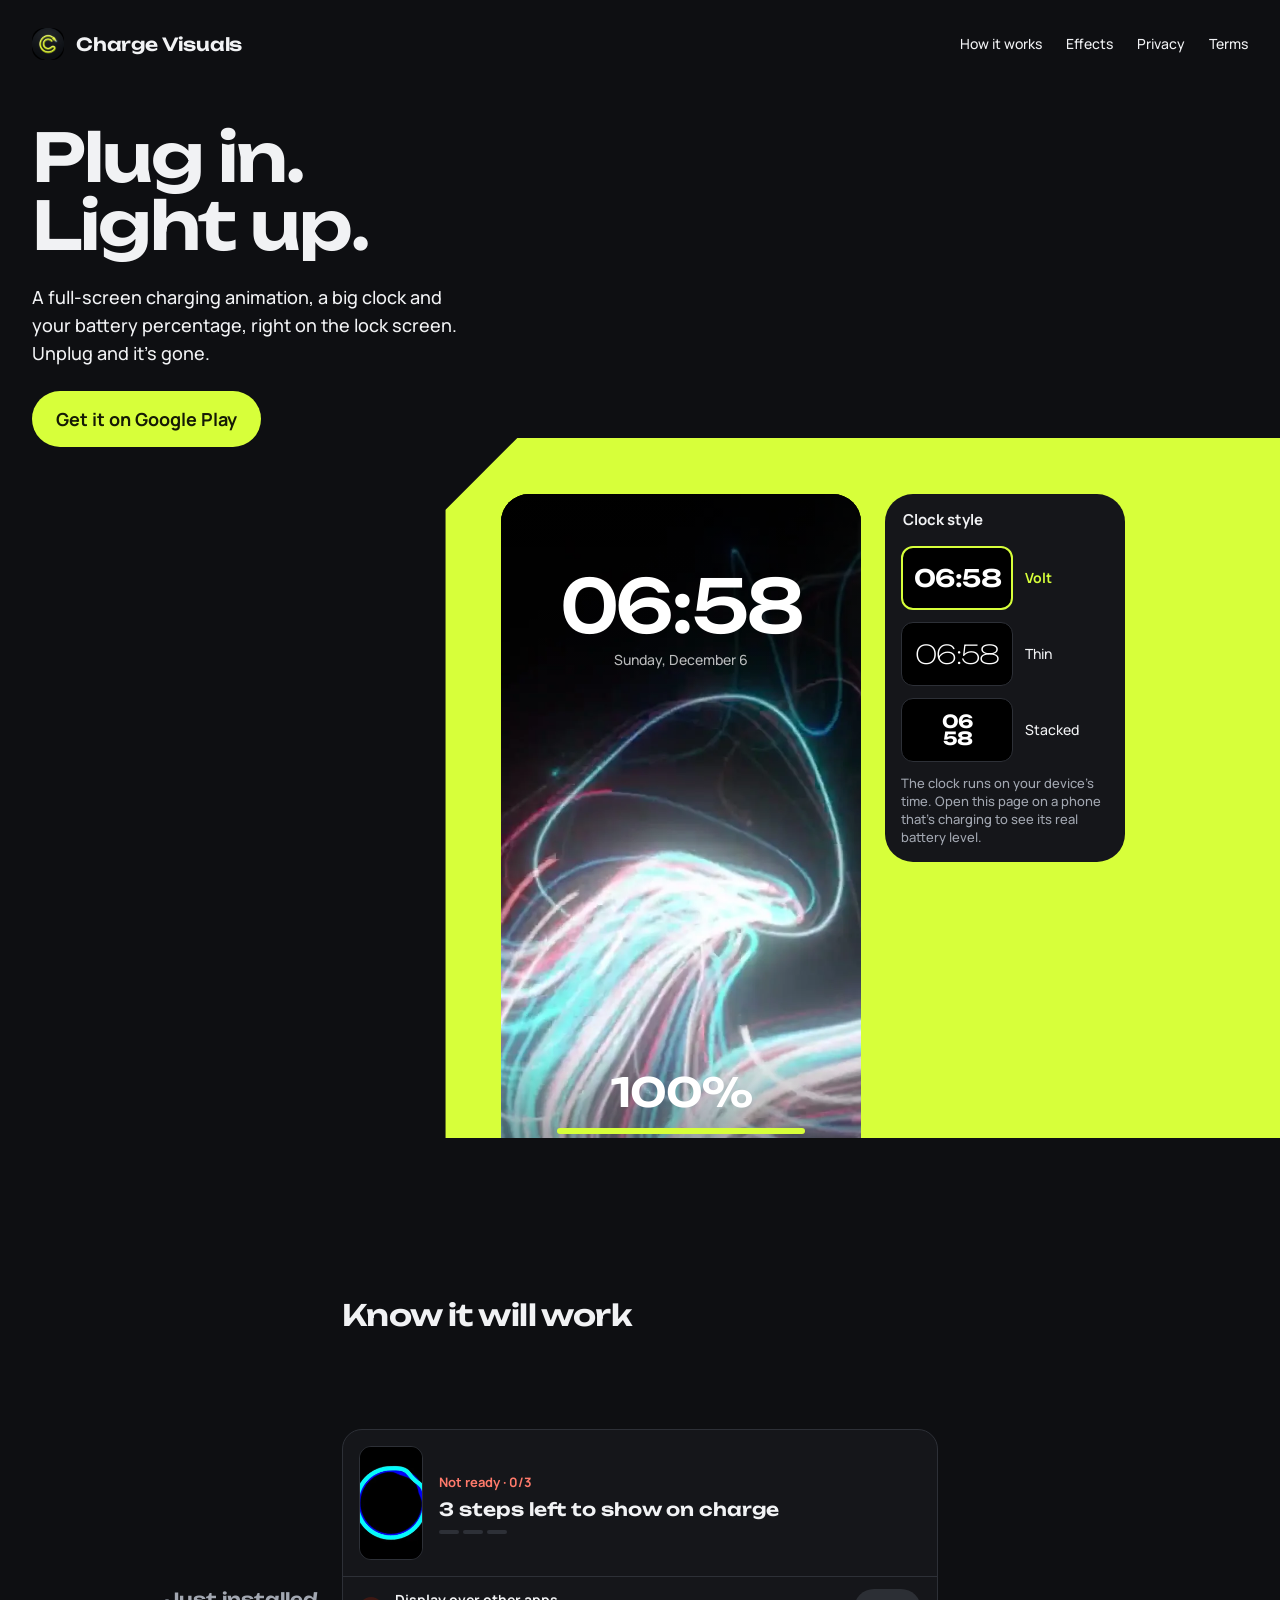
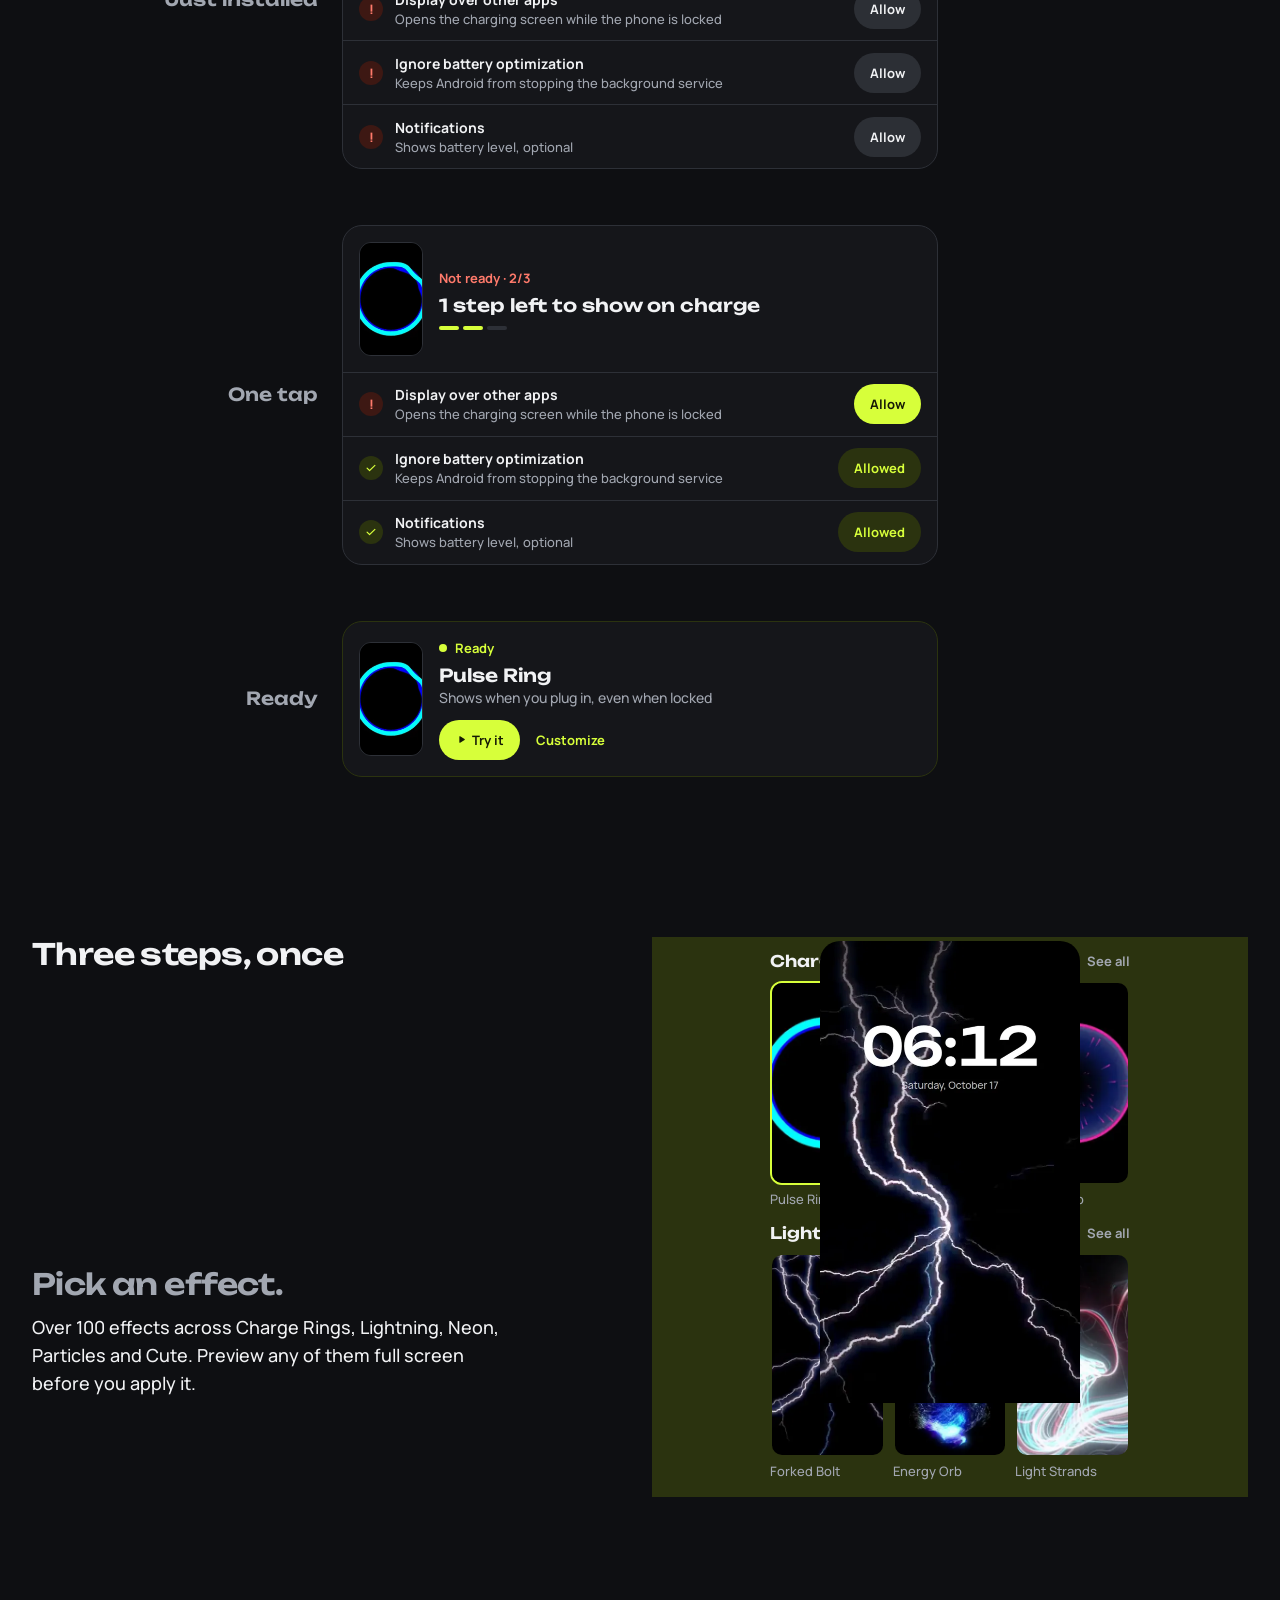
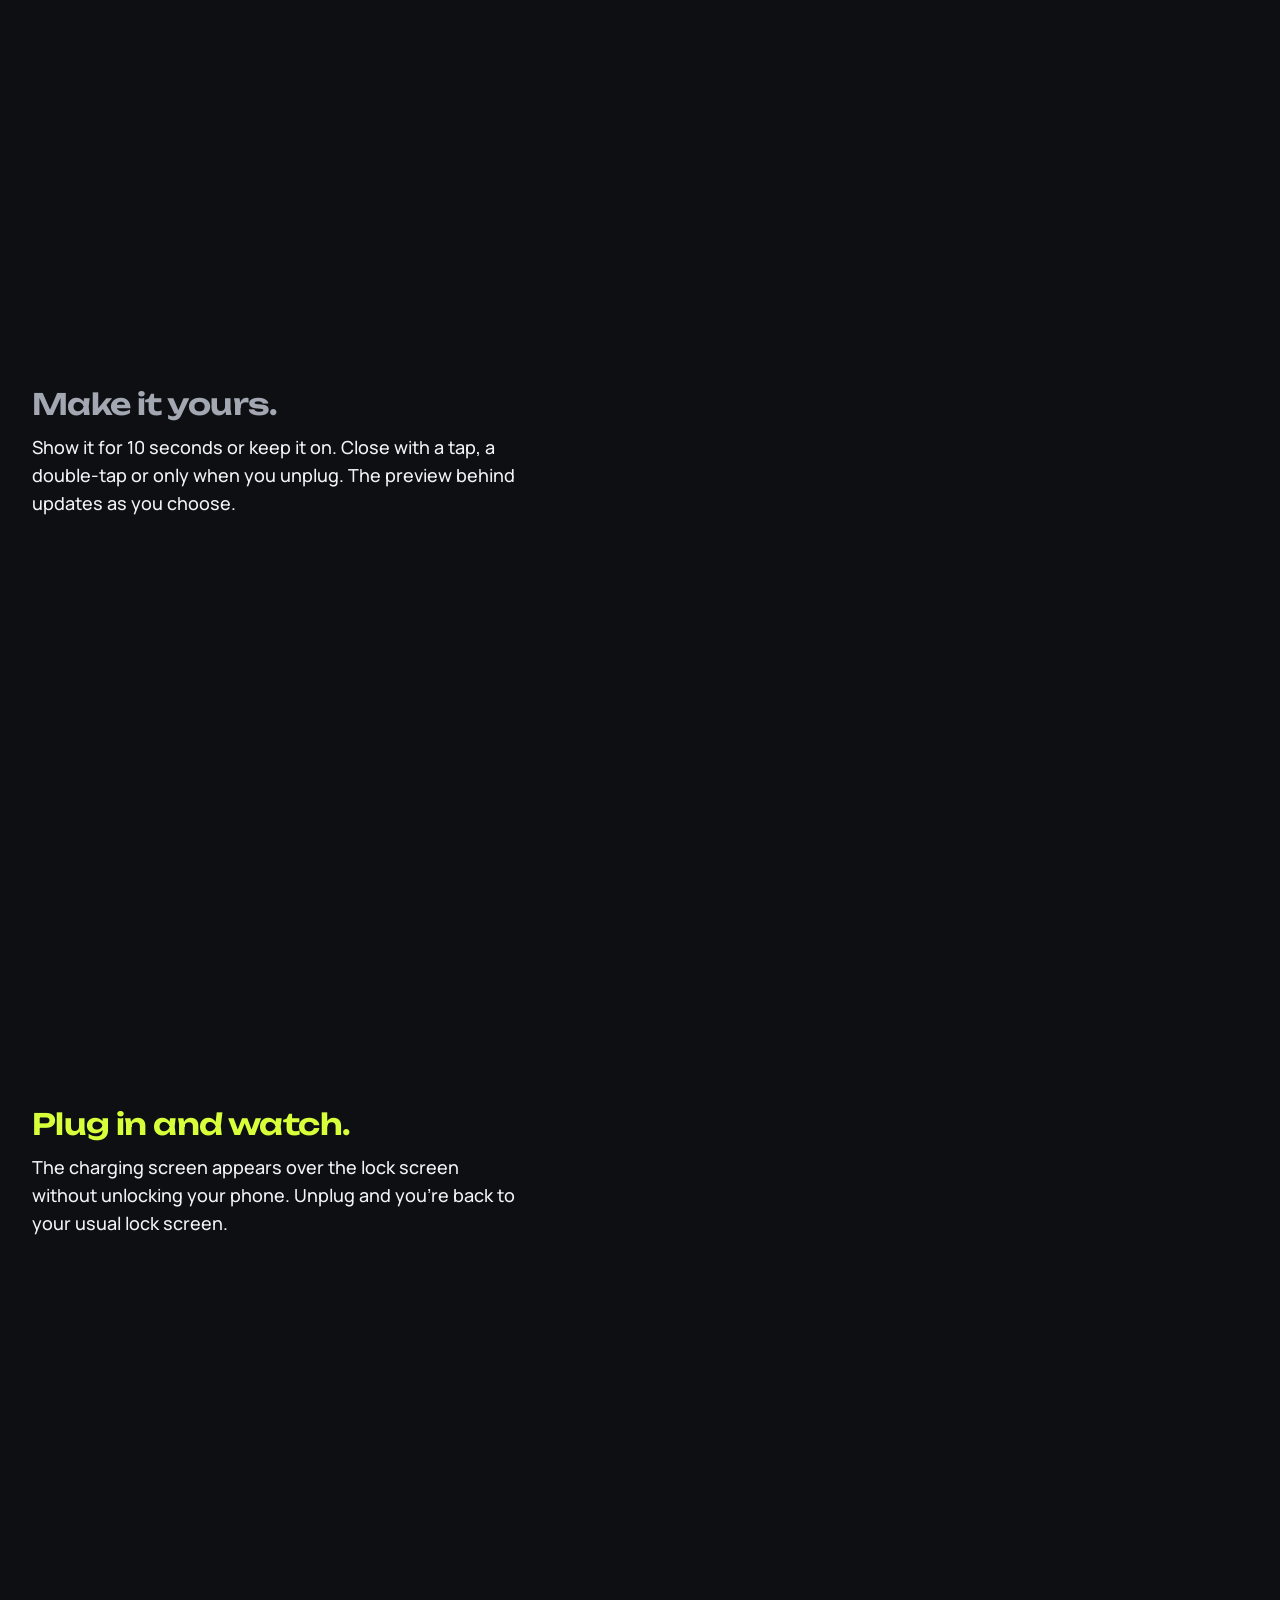
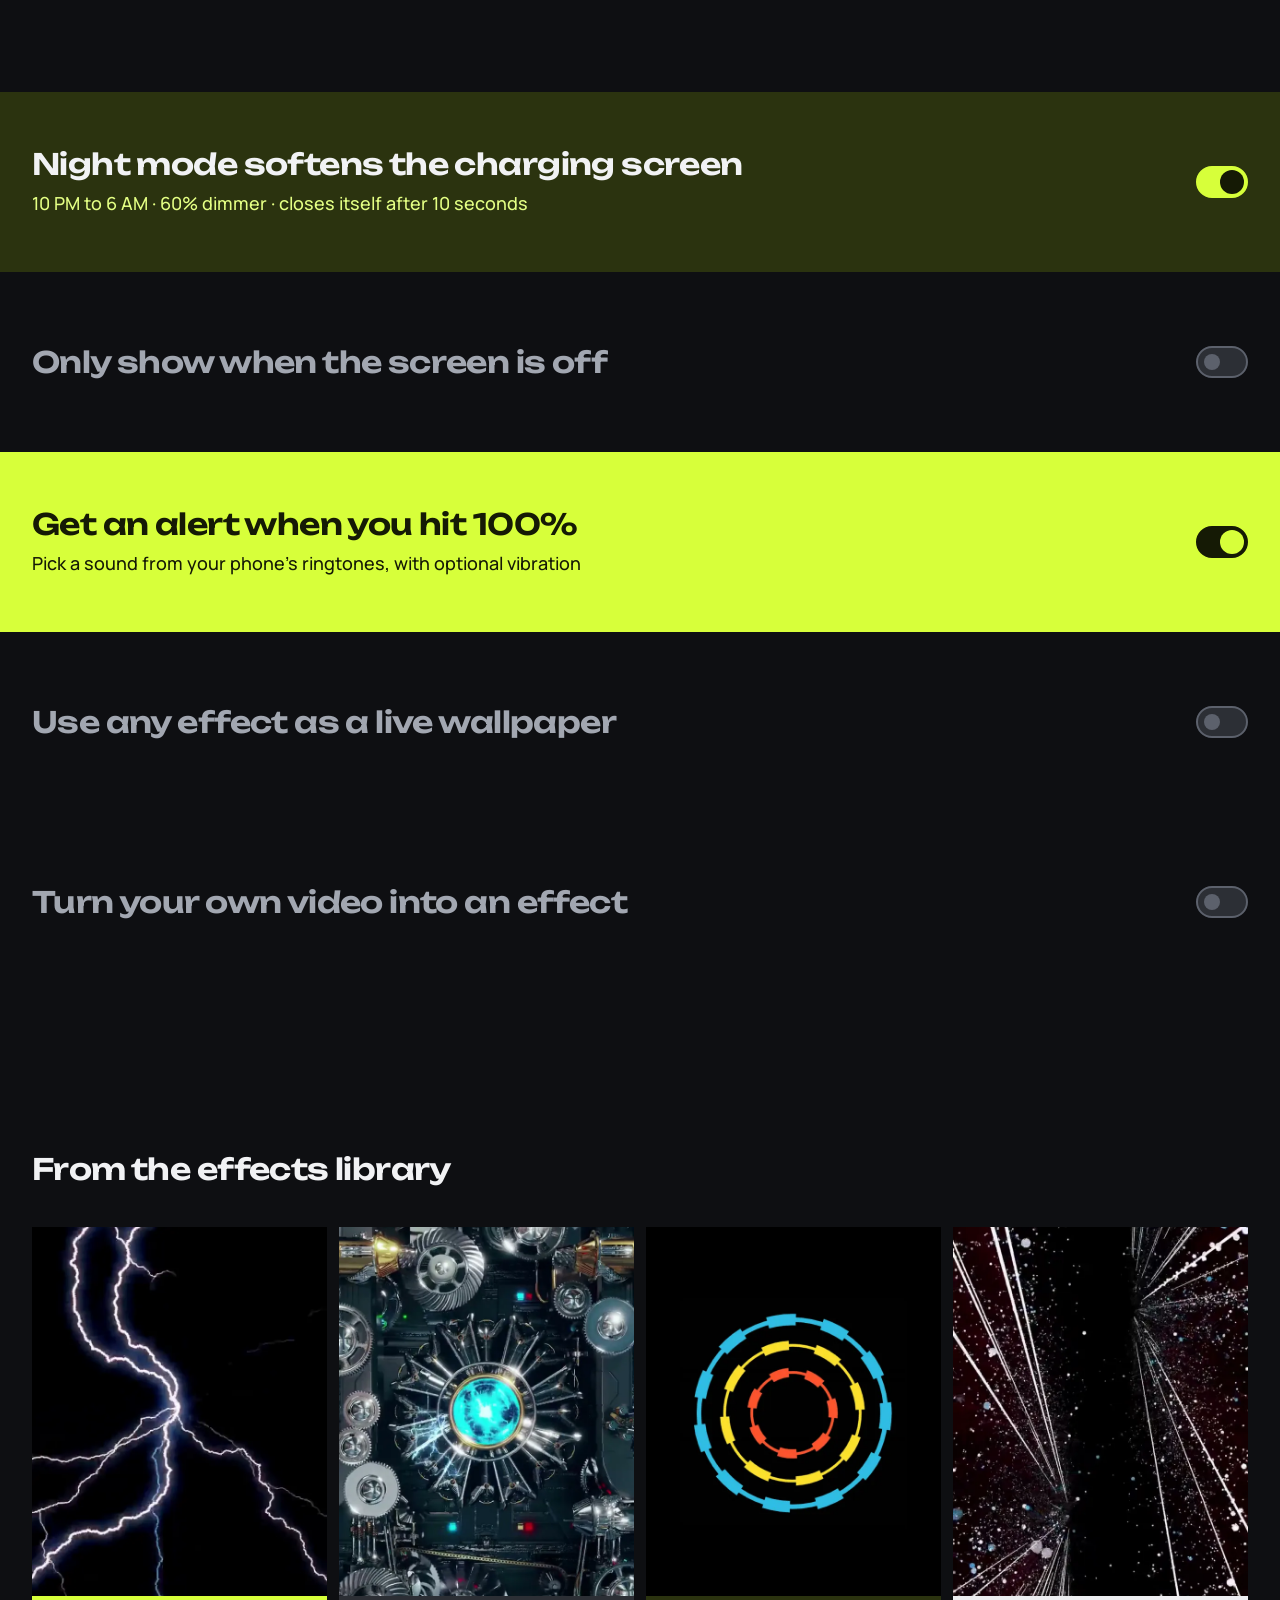
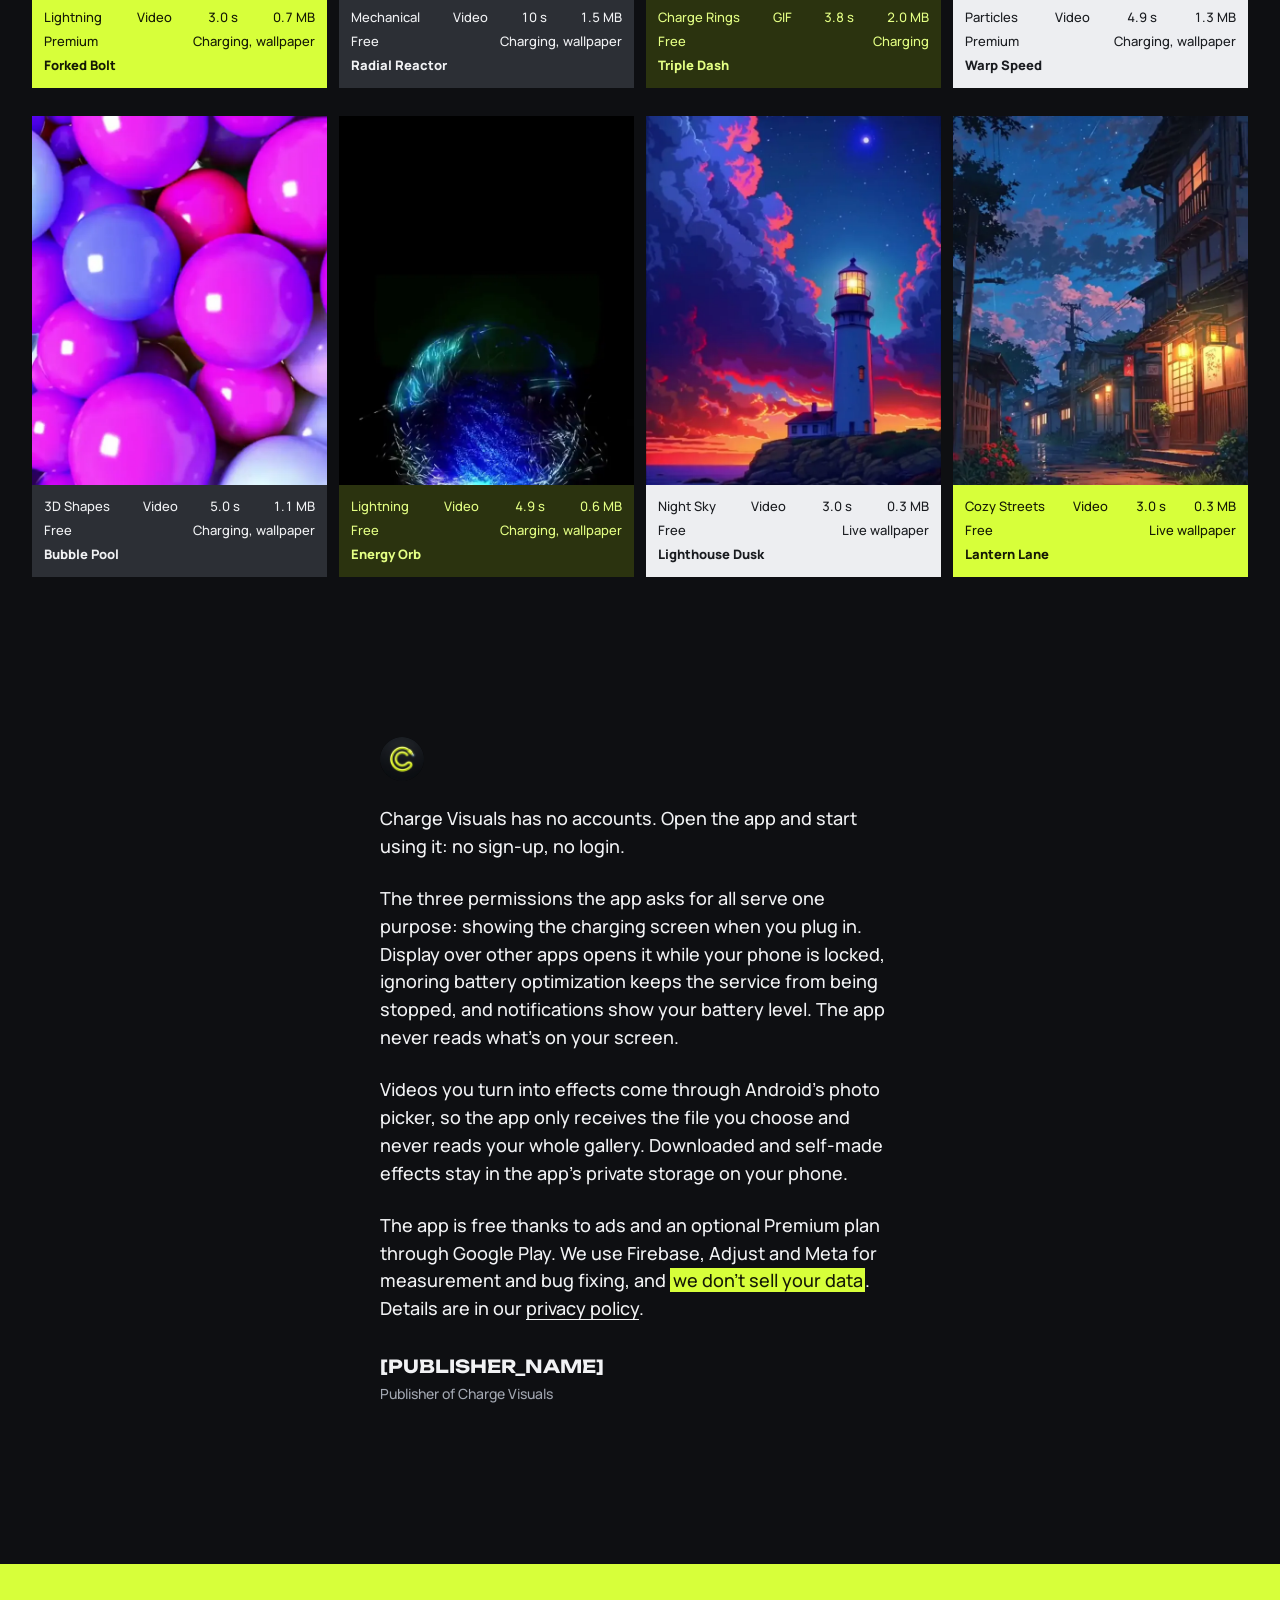
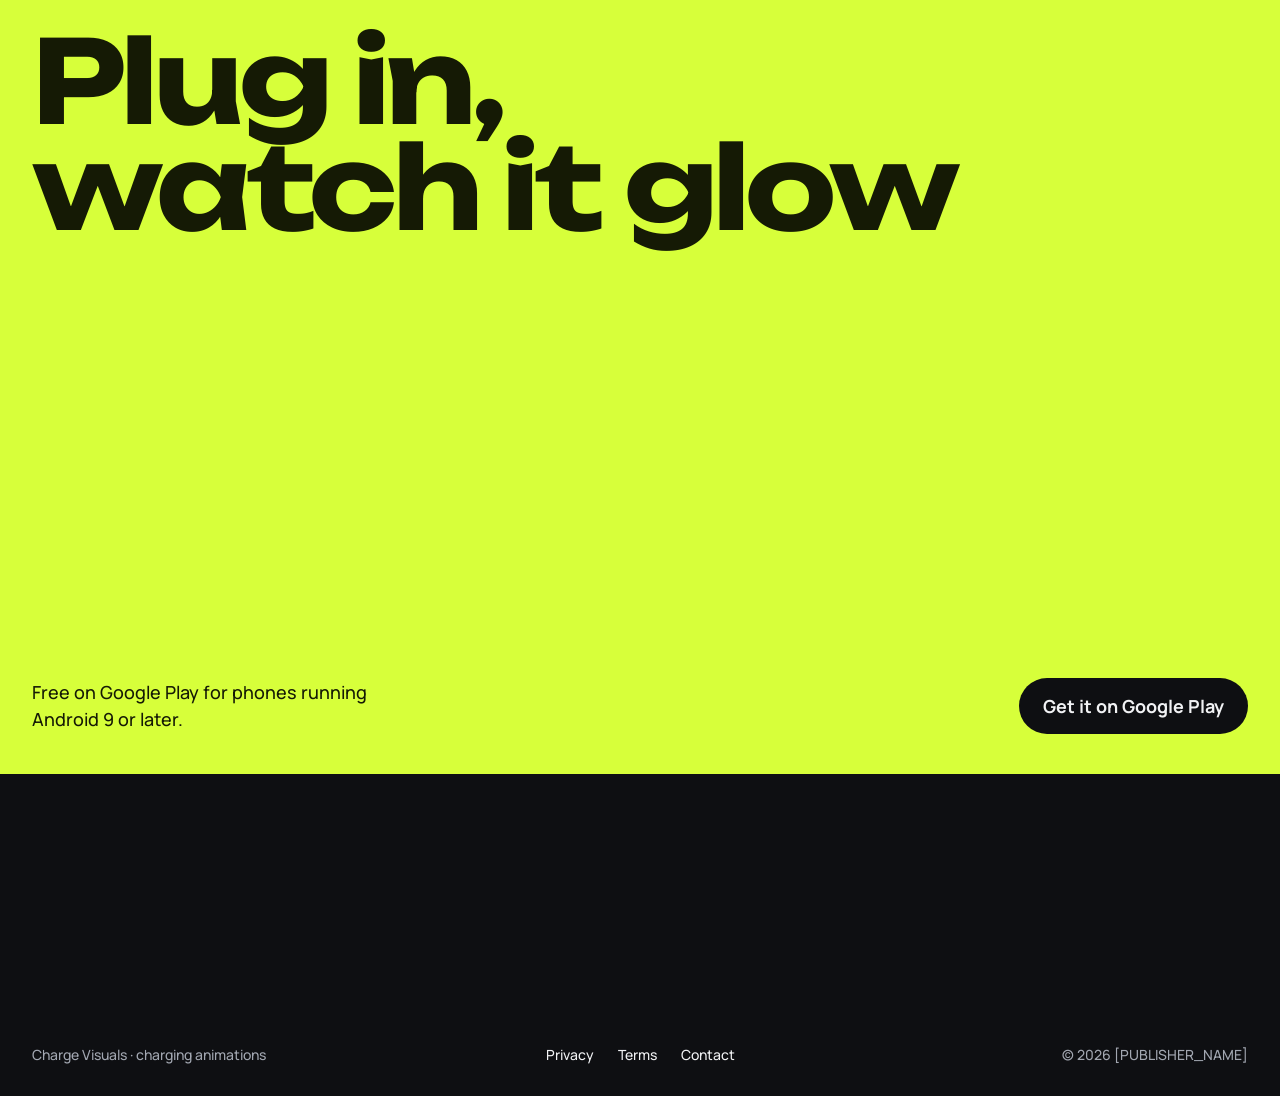
==== commit dec4dba3: "Charge Visuals: chuyển 3 trang web sang tiếng Anh (D54) - index, privacy-policy, terms chỉ còn tiếng" ====
--- a/apps/com.qz.chargevisualswallpapers/web/index.html
+++ b/apps/com.qz.chargevisualswallpapers/web/index.html
@@ -1,10 +1,10 @@
 <!DOCTYPE html>
-<html lang="vi">
+<html lang="en">
 <head>
 <meta charset="utf-8">
 <meta name="viewport" content="width=device-width,initial-scale=1">
-<title>Charge Visuals: hiệu ứng sạc pin trên màn khóa</title>
-<meta name="description" content="Cắm sạc là màn khóa hiện hiệu ứng sạc pin toàn màn hình, đồng hồ số to và phần trăm pin. Kèm hình nền động, hình nền tĩnh và tạo hiệu ứng từ video của bạn.">
+<title>Charge Visuals: charging animations on your lock screen</title>
+<meta name="description" content="Plug in and your lock screen shows a full-screen charging animation, a big clock and your battery percentage. Plus live wallpapers, still wallpapers and effects made from your own videos.">
 <meta name="theme-color" content="#0E0F12">
 <link rel="icon" href="img/icon-96.png">
 <link rel="preload" href="fonts/Unbounded.woff2" as="font" type="font/woff2" crossorigin>
@@ -25,44 +25,44 @@
 <header class="bar">
   <a class="wordmark" href="index.html"><img src="img/icon-96.png" width="32" height="32" alt="">Charge Visuals</a>
   <nav>
-    <a href="#cach-dung">Cách dùng</a>
-    <a href="#kho">Hiệu ứng</a>
-    <a href="privacy-policy.html">Quyền riêng tư</a>
-    <a href="terms.html">Điều khoản</a>
+    <a href="#how">How it works</a>
+    <a href="#effects">Effects</a>
+    <a href="privacy-policy.html">Privacy</a>
+    <a href="terms.html">Terms</a>
   </nav>
 </header>
 
 <main>
 <section class="hero">
   <div class="hero__copy">
-    <h1 data-rise style="--i:0">Cắm sạc là<br>màn khóa sáng</h1>
-    <p data-rise style="--i:1">Hiệu ứng sạc pin toàn màn hình, đồng hồ số to và phần trăm pin hiện ngay trên màn khóa. Rút dây là tắt.</p>
-    <a data-rise style="--i:2" class="button" href="https://play.google.com/store/apps/details?id=com.qz.chargevisualswallpapers">Tải trên Google Play</a>
+    <h1 data-rise style="--i:0">Plug in.<br>Light up.</h1>
+    <p data-rise style="--i:1">A full-screen charging animation, a big clock and your battery percentage, right on the lock screen. Unplug and it’s gone.</p>
+    <a data-rise style="--i:2" class="button" href="https://play.google.com/store/apps/details?id=com.qz.chargevisualswallpapers">Get it on Google Play</a>
   </div>
   <div class="shutter" data-reveal>
    <div class="stage">
     <div class="hero-ui">
       <fieldset class="picker" data-ui>
-        <legend>Kiểu đồng hồ</legend>
+        <legend>Clock style</legend>
         <label class="opt"><input type="radio" name="clock" value="volt" checked><span class="opt__tile mini-volt" data-clock>23:41</span><span>Volt</span></label>
-        <label class="opt"><input type="radio" name="clock" value="thin"><span class="opt__tile mini-thin" data-clock>23:41</span><span>Mảnh</span></label>
-        <label class="opt"><input type="radio" name="clock" value="stack"><span class="opt__tile mini-stack" data-clock-stack>23<br>41</span><span>Xếp chồng</span></label>
-        <p class="picker__note">Đồng hồ đang chạy theo giờ máy bạn. Mở trang trên điện thoại đang cắm sạc để thấy mức pin thật.</p>
+        <label class="opt"><input type="radio" name="clock" value="thin"><span class="opt__tile mini-thin" data-clock>23:41</span><span>Thin</span></label>
+        <label class="opt"><input type="radio" name="clock" value="stack"><span class="opt__tile mini-stack" data-clock-stack>23<br>41</span><span>Stacked</span></label>
+        <p class="picker__note">The clock runs on your device’s time. Open this page on a phone that’s charging to see its real battery level.</p>
       </fieldset>
-      <div class="charge" aria-label="Màn sạc của Charge Visuals">
+      <div class="charge" aria-label="Charge Visuals charging screen">
         <video class="charge__media" autoplay muted loop playsinline preload="auto" poster="img/hero-a013.webp" width="720" height="1280" aria-hidden="true">
           <source src="img/hero-a013.mp4" type="video/mp4">
         </video>
         <div class="charge__top" data-ui>
           <p class="charge__clock" data-clock>23:41</p>
           <p class="charge__clock-stack" data-clock-stack>23<br>41</p>
-          <p class="charge__date" data-date>Thứ Bảy, 17 tháng 10</p>
+          <p class="charge__date" data-date>Saturday, October 17</p>
         </div>
         <div class="charge__bottom" data-ui>
           <p class="charge__pct"><span data-level>84</span>%</p>
           <span class="charge__track"><span class="charge__fill" data-fill style="--level:84%"></span></span>
-          <p class="charge__state"><svg><use href="#i-bolt"/></svg><span data-state>Sạc nhanh · đầy sau 25 phút</span></p>
-          <p class="charge__hint">Chạm 2 lần để đóng</p>
+          <p class="charge__state"><svg><use href="#i-bolt"/></svg><span data-state>Fast charging · full in 25 min</span></p>
+          <p class="charge__hint">Double-tap to close</p>
         </div>
       </div>
     </div>
@@ -71,79 +71,79 @@
 </section>
 
 <section class="showcase" aria-labelledby="ready-h">
-  <h2 id="ready-h" data-reveal>Biết chắc nó sẽ chạy</h2>
+  <h2 id="ready-h" data-reveal>Know it will work</h2>
   <div class="states">
-    <p class="state-word" data-reveal>Mới cài</p>
+    <p class="state-word" data-reveal>Just installed</p>
     <div class="ready" data-ui data-reveal>
       <div class="ready__top">
-        <img class="ready__mini" src="img/thumb-a015.webp" width="240" height="427" alt="Hiệu ứng Pulse Ring">
+        <img class="ready__mini" src="img/thumb-a015.webp" width="240" height="427" alt="Pulse Ring effect">
         <div>
-          <p class="ready__kicker">Chưa sẵn sàng · 0/3</p>
-          <p class="ready__title">Còn 3 bước để hiện khi cắm sạc</p>
+          <p class="ready__kicker">Not ready · 0/3</p>
+          <p class="ready__title">3 steps left to show on charge</p>
           <span class="steps"><i></i><i></i><i></i></span>
         </div>
       </div>
-      <div class="perm"><span class="perm__st no">!</span><span class="perm__txt"><b>Hiện trên ứng dụng khác</b>Để mở màn sạc khi máy đang khóa</span><span class="chip-btn">Bật</span></div>
-      <div class="perm"><span class="perm__st no">!</span><span class="perm__txt"><b>Bỏ tối ưu pin</b>Để Android không tắt dịch vụ chạy nền</span><span class="chip-btn">Bật</span></div>
-      <div class="perm"><span class="perm__st no">!</span><span class="perm__txt"><b>Thông báo</b>Hiện mức pin, không bắt buộc</span><span class="chip-btn">Bật</span></div>
-    </div>
-
-    <p class="state-word" data-reveal>Một chạm</p>
+      <div class="perm"><span class="perm__st no">!</span><span class="perm__txt"><b>Display over other apps</b>Opens the charging screen while the phone is locked</span><span class="chip-btn">Allow</span></div>
+      <div class="perm"><span class="perm__st no">!</span><span class="perm__txt"><b>Ignore battery optimization</b>Keeps Android from stopping the background service</span><span class="chip-btn">Allow</span></div>
+      <div class="perm"><span class="perm__st no">!</span><span class="perm__txt"><b>Notifications</b>Shows battery level, optional</span><span class="chip-btn">Allow</span></div>
+    </div>
+
+    <p class="state-word" data-reveal>One tap</p>
     <div class="ready ready--live" data-ui data-reveal id="ready-live">
       <div class="ready__top">
-        <img class="ready__mini" src="img/thumb-a015.webp" width="240" height="427" alt="Hiệu ứng Pulse Ring">
+        <img class="ready__mini" src="img/thumb-a015.webp" width="240" height="427" alt="Pulse Ring effect">
         <div>
-          <p class="ready__kicker" data-ready-kicker>Chưa sẵn sàng · 2/3</p>
-          <p class="ready__title" data-ready-title>Còn 1 bước để hiện khi cắm sạc</p>
+          <p class="ready__kicker" data-ready-kicker>Not ready · 2/3</p>
+          <p class="ready__title" data-ready-title>1 step left to show on charge</p>
           <span class="steps"><i class="on"></i><i class="on"></i><i data-ready-step></i></span>
         </div>
       </div>
-      <div class="perm"><span class="perm__st no" data-ready-st>!</span><span class="perm__txt"><b>Hiện trên ứng dụng khác</b>Để mở màn sạc khi máy đang khóa</span><button type="button" class="chip-btn chip-btn--on" data-ready-btn>Bật</button></div>
-      <div class="perm"><span class="perm__st ok"><svg><use href="#i-check"/></svg></span><span class="perm__txt"><b>Bỏ tối ưu pin</b>Để Android không tắt dịch vụ chạy nền</span><span class="chip-done">Đã bật</span></div>
-      <div class="perm"><span class="perm__st ok"><svg><use href="#i-check"/></svg></span><span class="perm__txt"><b>Thông báo</b>Hiện mức pin, không bắt buộc</span><span class="chip-done">Đã bật</span></div>
-    </div>
-
-    <p class="state-word" data-reveal>Sẵn sàng</p>
+      <div class="perm"><span class="perm__st no" data-ready-st>!</span><span class="perm__txt"><b>Display over other apps</b>Opens the charging screen while the phone is locked</span><button type="button" class="chip-btn chip-btn--on" data-ready-btn>Allow</button></div>
+      <div class="perm"><span class="perm__st ok"><svg><use href="#i-check"/></svg></span><span class="perm__txt"><b>Ignore battery optimization</b>Keeps Android from stopping the background service</span><span class="chip-done">Allowed</span></div>
+      <div class="perm"><span class="perm__st ok"><svg><use href="#i-check"/></svg></span><span class="perm__txt"><b>Notifications</b>Shows battery level, optional</span><span class="chip-done">Allowed</span></div>
+    </div>
+
+    <p class="state-word" data-reveal>Ready</p>
     <div class="ready ready--ok" data-ui data-reveal>
       <div class="ready__top">
-        <img class="ready__mini" src="img/thumb-a015.webp" width="240" height="427" alt="Hiệu ứng Pulse Ring">
+        <img class="ready__mini" src="img/thumb-a015.webp" width="240" height="427" alt="Pulse Ring effect">
         <div>
-          <p class="ready__kicker ready__kicker--ok"><i class="dot"></i>Sẵn sàng</p>
+          <p class="ready__kicker ready__kicker--ok"><i class="dot"></i>Ready</p>
           <p class="ready__title">Pulse Ring</p>
-          <p class="ready__sub">Cắm sạc là hiện, kể cả khi khóa máy</p>
-          <span class="ready__acts"><span class="pill"><svg><use href="#i-play"/></svg>Thử ngay</span><span class="ready__link">Tùy chỉnh</span></span>
-        </div>
-      </div>
-    </div>
-  </div>
-</section>
-
-<section class="how" id="cach-dung" aria-labelledby="how-h">
+          <p class="ready__sub">Shows when you plug in, even when locked</p>
+          <span class="ready__acts"><span class="pill"><svg><use href="#i-play"/></svg>Try it</span><span class="ready__link">Customize</span></span>
+        </div>
+      </div>
+    </div>
+  </div>
+</section>
+
+<section class="how" id="how" aria-labelledby="how-h">
   <div class="how__text">
-    <h2 id="how-h" data-reveal>Ba bước, một lần</h2>
+    <h2 id="how-h" data-reveal>Three steps, once</h2>
     <div class="how__step is-active" data-step="pick">
-      <p class="how__say">Chọn một hiệu ứng.</p>
-      <p>Hơn 100 hiệu ứng trong các nhóm Vòng sạc, Tia điện, Neon, Hạt sáng, Dễ thương. Xem trước toàn màn hình trước khi áp dụng.</p>
+      <p class="how__say">Pick an effect.</p>
+      <p>Over 100 effects across Charge Rings, Lightning, Neon, Particles and Cute. Preview any of them full screen before you apply it.</p>
     </div>
     <div class="how__step" data-step="tune">
-      <p class="how__say">Rồi chỉnh theo ý bạn.</p>
-      <p>Thời lượng từ 10 giây đến luôn hiện, đóng bằng một chạm, hai chạm hoặc chỉ khi rút sạc. Ảnh phía sau đổi ngay khi bạn chọn.</p>
+      <p class="how__say">Make it yours.</p>
+      <p>Show it for 10 seconds or keep it on. Close with a tap, a double-tap or only when you unplug. The preview behind updates as you choose.</p>
     </div>
     <div class="how__step" data-step="plug">
-      <p class="how__say">Cắm sạc là thấy.</p>
-      <p>Màn sạc hiện trên màn khóa mà không mở khóa máy. Rút dây là tắt và bạn quay về đúng màn khóa cũ.</p>
+      <p class="how__say">Plug in and watch.</p>
+      <p>The charging screen appears over the lock screen without unlocking your phone. Unplug and you’re back to your usual lock screen.</p>
     </div>
   </div>
   <div class="how__stage" data-how="pick">
     <div class="how-ui" data-ui>
       <div class="how-ui__pick">
-        <p class="how-ui__head">Vòng sạc <span>Xem tất cả</span></p>
+        <p class="how-ui__head">Charge Rings <span>See all</span></p>
         <div class="how-ui__grid">
           <figure class="sel"><img src="img/thumb-a015.webp" width="240" height="427" alt=""><figcaption>Pulse Ring</figcaption></figure>
           <figure><img src="img/thumb-a017.webp" width="240" height="427" alt=""><figcaption>Triple Dash</figcaption></figure>
           <figure><img src="img/thumb-a016.webp" width="240" height="427" alt=""><figcaption>Plasma Orb</figcaption></figure>
         </div>
-        <p class="how-ui__head">Tia điện <span>Xem tất cả</span></p>
+        <p class="how-ui__head">Lightning <span>See all</span></p>
         <div class="how-ui__grid">
           <figure><img src="img/thumb-a030.webp" width="240" height="427" alt=""><figcaption>Forked Bolt</figcaption></figure>
           <figure><img src="img/thumb-a035.webp" width="240" height="427" alt=""><figcaption>Energy Orb</figcaption></figure>
@@ -151,86 +151,86 @@
         </div>
       </div>
       <div class="how-ui__tune">
-        <p class="how-ui__title">Tùy chỉnh màn sạc</p>
-        <p class="how-ui__label">Thời lượng</p>
-        <p class="chips"><span class="chip">10 giây</span><span class="chip sel"><svg><use href="#i-check"/></svg>30 giây</span><span class="chip">1 phút</span><span class="chip">Luôn hiện</span></p>
-        <p class="how-ui__label">Đóng bằng</p>
-        <p class="chips"><span class="chip">Chạm 1 lần</span><span class="chip sel"><svg><use href="#i-check"/></svg>Chạm 2 lần</span><span class="chip">Chỉ khi rút sạc</span></p>
-        <p class="how-ui__label">Hiển thị</p>
-        <p class="chips"><span class="chip sel"><svg><use href="#i-check"/></svg>Giờ</span><span class="chip sel"><svg><use href="#i-check"/></svg>Ngày</span><span class="chip sel"><svg><use href="#i-check"/></svg>% pin</span><span class="chip">24 giờ</span></p>
-        <span class="how-ui__done">Xong</span>
+        <p class="how-ui__title">Customize charging screen</p>
+        <p class="how-ui__label">Duration</p>
+        <p class="chips"><span class="chip">10 sec</span><span class="chip sel"><svg><use href="#i-check"/></svg>30 sec</span><span class="chip">1 min</span><span class="chip">Always on</span></p>
+        <p class="how-ui__label">Close with</p>
+        <p class="chips"><span class="chip">Tap</span><span class="chip sel"><svg><use href="#i-check"/></svg>Double-tap</span><span class="chip">Unplug only</span></p>
+        <p class="how-ui__label">Show</p>
+        <p class="chips"><span class="chip sel"><svg><use href="#i-check"/></svg>Time</span><span class="chip sel"><svg><use href="#i-check"/></svg>Date</span><span class="chip sel"><svg><use href="#i-check"/></svg>Battery %</span><span class="chip">24-hour</span></p>
+        <span class="how-ui__done">Done</span>
       </div>
       <div class="how-ui__plug">
-        <img src="img/screen-charging.webp" width="520" height="923" alt="Màn sạc thật của ứng dụng: tia sét, đồng hồ 06:12, pin 84%">
-      </div>
-    </div>
-  </div>
-</section>
-
-<section class="features" aria-label="Tùy chọn trong Cài đặt">
+        <img src="img/screen-charging.webp" width="520" height="923" alt="The app’s charging screen: a lightning bolt, clock at 06:12, battery at 84%">
+      </div>
+    </div>
+  </div>
+</section>
+
+<section class="features" aria-label="Options in Settings">
   <div data-reveal class="band band--olive">
-    <p class="band__say">Chế độ đêm làm dịu màn sạc</p>
-    <p class="band__then">22:00 đến 06:00 · tối đi 60% · tự đóng sau 10 giây</p>
-    <button type="button" class="switch" role="switch" aria-checked="true" aria-label="Chế độ đêm" data-ui><span></span></button>
+    <p class="band__say">Night mode softens the charging screen</p>
+    <p class="band__then">10 PM to 6 AM · 60% dimmer · closes itself after 10 seconds</p>
+    <button type="button" class="switch" role="switch" aria-checked="true" aria-label="Night mode" data-ui><span></span></button>
   </div>
   <div data-reveal class="band band--steel">
-    <p class="band__say">Chỉ hiện khi màn hình đang tắt</p>
-    <p class="band__then">Đang xem video hay chơi game thì màn sạc không che</p>
-    <button type="button" class="switch" role="switch" aria-checked="false" aria-label="Chỉ hiện khi màn hình tắt" data-ui><span></span></button>
+    <p class="band__say">Only show when the screen is off</p>
+    <p class="band__then">Watching a video or playing a game? The charging screen stays out of the way</p>
+    <button type="button" class="switch" role="switch" aria-checked="false" aria-label="Only show when the screen is off" data-ui><span></span></button>
   </div>
   <div data-reveal class="band band--lime">
-    <p class="band__say">Báo cho bạn khi pin đầy 100%</p>
-    <p class="band__then">Âm báo chọn từ chuông có sẵn trong máy, rung tùy chọn</p>
-    <button type="button" class="switch" role="switch" aria-checked="true" aria-label="Báo pin đầy" data-ui><span></span></button>
+    <p class="band__say">Get an alert when you hit 100%</p>
+    <p class="band__then">Pick a sound from your phone’s ringtones, with optional vibration</p>
+    <button type="button" class="switch" role="switch" aria-checked="true" aria-label="Full battery alert" data-ui><span></span></button>
   </div>
   <div data-reveal class="band band--olive">
-    <p class="band__say">Dùng hiệu ứng làm hình nền động</p>
-    <p class="band__then">Một file, hai công dụng; có thêm hình nền tĩnh cho màn chính, màn khóa hoặc cả hai</p>
-    <button type="button" class="switch" role="switch" aria-checked="false" aria-label="Hình nền động" data-ui><span></span></button>
+    <p class="band__say">Use any effect as a live wallpaper</p>
+    <p class="band__then">One file, two jobs. Still wallpapers too, for the home screen, the lock screen or both</p>
+    <button type="button" class="switch" role="switch" aria-checked="false" aria-label="Live wallpaper" data-ui><span></span></button>
   </div>
   <div data-reveal class="band band--steel">
-    <p class="band__say">Tạo hiệu ứng từ video của bạn</p>
-    <p class="band__then">Chọn qua bộ chọn ảnh của Android, cắt tối đa 15 giây, xử lý ngay trên máy</p>
-    <button type="button" class="switch" role="switch" aria-checked="false" aria-label="Tạo từ video" data-ui><span></span></button>
-  </div>
-</section>
-
-<section class="gallery" id="kho" aria-labelledby="kho-h">
-  <h2 id="kho-h" data-reveal>Trong kho hiệu ứng</h2>
+    <p class="band__say">Turn your own video into an effect</p>
+    <p class="band__then">Pick it with Android’s photo picker, trim up to 15 seconds, processed right on your phone</p>
+    <button type="button" class="switch" role="switch" aria-checked="false" aria-label="Create from video" data-ui><span></span></button>
+  </div>
+</section>
+
+<section class="gallery" id="effects" aria-labelledby="effects-h">
+  <h2 id="effects-h" data-reveal>From the effects library</h2>
   <ul class="tiles">
-    <li class="tile" data-reveal><img src="img/tile-a030.webp" width="640" height="800" loading="lazy" alt="Hiệu ứng Forked Bolt: tia sét trắng tím trên nền đen"><div class="tile__strip"><p class="tile__row"><span>Tia điện</span><span>Video</span><span>3,0 giây</span><span>0,7 MB</span></p><p class="tile__row"><span>Premium</span><span>Màn sạc, hình nền</span></p><p class="tile__name">Forked Bolt</p></div></li>
-    <li class="tile" data-reveal><img src="img/tile-a044.webp" width="640" height="800" loading="lazy" alt="Hiệu ứng Radial Reactor: lõi máy phát sáng xanh giữa bánh răng"><div class="tile__strip"><p class="tile__row"><span>Cơ khí</span><span>Video</span><span>10 giây</span><span>1,5 MB</span></p><p class="tile__row"><span>Miễn phí</span><span>Màn sạc, hình nền</span></p><p class="tile__name">Radial Reactor</p></div></li>
-    <li class="tile" data-reveal><img src="img/tile-a017.webp" width="640" height="800" loading="lazy" alt="Hiệu ứng Triple Dash: ba vòng nét đứt xanh vàng đỏ"><div class="tile__strip"><p class="tile__row"><span>Vòng sạc</span><span>GIF</span><span>3,8 giây</span><span>2,0 MB</span></p><p class="tile__row"><span>Miễn phí</span><span>Màn sạc</span></p><p class="tile__name">Triple Dash</p></div></li>
-    <li class="tile" data-reveal><img src="img/tile-a060.webp" width="640" height="800" loading="lazy" alt="Hiệu ứng Warp Speed: vệt sáng lao về phía trước"><div class="tile__strip"><p class="tile__row"><span>Hạt sáng</span><span>Video</span><span>4,9 giây</span><span>1,3 MB</span></p><p class="tile__row"><span>Premium</span><span>Màn sạc, hình nền</span></p><p class="tile__name">Warp Speed</p></div></li>
-    <li class="tile" data-reveal><img src="img/tile-a065.webp" width="640" height="800" loading="lazy" alt="Hiệu ứng Bubble Pool: bể bóng hồng tím"><div class="tile__strip"><p class="tile__row"><span>Khối 3D</span><span>Video</span><span>5,0 giây</span><span>1,1 MB</span></p><p class="tile__row"><span>Miễn phí</span><span>Màn sạc, hình nền</span></p><p class="tile__name">Bubble Pool</p></div></li>
-    <li class="tile" data-reveal><img src="img/tile-a035.webp" width="640" height="800" loading="lazy" alt="Hiệu ứng Energy Orb: quả cầu năng lượng xanh"><div class="tile__strip"><p class="tile__row"><span>Tia điện</span><span>Video</span><span>4,9 giây</span><span>0,6 MB</span></p><p class="tile__row"><span>Miễn phí</span><span>Màn sạc, hình nền</span></p><p class="tile__name">Energy Orb</p></div></li>
-    <li class="tile" data-reveal><img src="img/tile-w002.webp" width="640" height="800" loading="lazy" alt="Hình nền động Lighthouse Dusk: ngọn hải đăng lúc hoàng hôn"><div class="tile__strip"><p class="tile__row"><span>Trời đêm</span><span>Video</span><span>3,0 giây</span><span>0,3 MB</span></p><p class="tile__row"><span>Miễn phí</span><span>Hình nền động</span></p><p class="tile__name">Lighthouse Dusk</p></div></li>
-    <li class="tile" data-reveal><img src="img/tile-w031.webp" width="640" height="800" loading="lazy" alt="Hình nền động Lantern Lane: con phố đèn lồng sau mưa"><div class="tile__strip"><p class="tile__row"><span>Phố ấm</span><span>Video</span><span>3,0 giây</span><span>0,3 MB</span></p><p class="tile__row"><span>Miễn phí</span><span>Hình nền động</span></p><p class="tile__name">Lantern Lane</p></div></li>
+    <li class="tile" data-reveal><img src="img/tile-a030.webp" width="640" height="800" loading="lazy" alt="Forked Bolt effect: white and violet lightning on black"><div class="tile__strip"><p class="tile__row"><span>Lightning</span><span>Video</span><span>3.0 s</span><span>0.7 MB</span></p><p class="tile__row"><span>Premium</span><span>Charging, wallpaper</span></p><p class="tile__name">Forked Bolt</p></div></li>
+    <li class="tile" data-reveal><img src="img/tile-a044.webp" width="640" height="800" loading="lazy" alt="Radial Reactor effect: a glowing blue core among gears"><div class="tile__strip"><p class="tile__row"><span>Mechanical</span><span>Video</span><span>10 s</span><span>1.5 MB</span></p><p class="tile__row"><span>Free</span><span>Charging, wallpaper</span></p><p class="tile__name">Radial Reactor</p></div></li>
+    <li class="tile" data-reveal><img src="img/tile-a017.webp" width="640" height="800" loading="lazy" alt="Triple Dash effect: three dashed rings in blue, yellow and red"><div class="tile__strip"><p class="tile__row"><span>Charge Rings</span><span>GIF</span><span>3.8 s</span><span>2.0 MB</span></p><p class="tile__row"><span>Free</span><span>Charging</span></p><p class="tile__name">Triple Dash</p></div></li>
+    <li class="tile" data-reveal><img src="img/tile-a060.webp" width="640" height="800" loading="lazy" alt="Warp Speed effect: light streaks rushing forward"><div class="tile__strip"><p class="tile__row"><span>Particles</span><span>Video</span><span>4.9 s</span><span>1.3 MB</span></p><p class="tile__row"><span>Premium</span><span>Charging, wallpaper</span></p><p class="tile__name">Warp Speed</p></div></li>
+    <li class="tile" data-reveal><img src="img/tile-a065.webp" width="640" height="800" loading="lazy" alt="Bubble Pool effect: a pool of pink and violet balls"><div class="tile__strip"><p class="tile__row"><span>3D Shapes</span><span>Video</span><span>5.0 s</span><span>1.1 MB</span></p><p class="tile__row"><span>Free</span><span>Charging, wallpaper</span></p><p class="tile__name">Bubble Pool</p></div></li>
+    <li class="tile" data-reveal><img src="img/tile-a035.webp" width="640" height="800" loading="lazy" alt="Energy Orb effect: a blue energy sphere"><div class="tile__strip"><p class="tile__row"><span>Lightning</span><span>Video</span><span>4.9 s</span><span>0.6 MB</span></p><p class="tile__row"><span>Free</span><span>Charging, wallpaper</span></p><p class="tile__name">Energy Orb</p></div></li>
+    <li class="tile" data-reveal><img src="img/tile-w002.webp" width="640" height="800" loading="lazy" alt="Lighthouse Dusk live wallpaper: a lighthouse at sunset"><div class="tile__strip"><p class="tile__row"><span>Night Sky</span><span>Video</span><span>3.0 s</span><span>0.3 MB</span></p><p class="tile__row"><span>Free</span><span>Live wallpaper</span></p><p class="tile__name">Lighthouse Dusk</p></div></li>
+    <li class="tile" data-reveal><img src="img/tile-w031.webp" width="640" height="800" loading="lazy" alt="Lantern Lane live wallpaper: a lantern-lit street after rain"><div class="tile__strip"><p class="tile__row"><span>Cozy Streets</span><span>Video</span><span>3.0 s</span><span>0.3 MB</span></p><p class="tile__row"><span>Free</span><span>Live wallpaper</span></p><p class="tile__name">Lantern Lane</p></div></li>
   </ul>
 </section>
 
-<section class="letter" aria-label="Về dữ liệu của bạn">
-  <img class="letter__icon" src="img/icon-96.png" width="44" height="44" alt="Biểu tượng Charge Visuals">
-  <p data-reveal>Charge Visuals không có tài khoản. Bạn mở ứng dụng là dùng được, không đăng ký, không đăng nhập.</p>
-  <p data-reveal>Ba quyền ứng dụng xin đều phục vụ một việc: hiện màn sạc khi bạn cắm dây. Quyền hiện trên ứng dụng khác để mở màn sạc lúc máy khóa, bỏ tối ưu pin để dịch vụ không bị tắt, thông báo để hiện mức pin. Ứng dụng không đọc nội dung màn hình của bạn.</p>
-  <p data-reveal>Video bạn dùng để tự tạo hiệu ứng đi qua bộ chọn ảnh của Android: ứng dụng chỉ nhận đúng file bạn chọn, không đọc cả thư viện ảnh. Hiệu ứng đã tải và hiệu ứng tự tạo nằm trong bộ nhớ riêng của ứng dụng trên máy.</p>
-  <p data-reveal>Ứng dụng miễn phí nhờ quảng cáo và gói Premium qua Google Play. Chúng tôi dùng Firebase, Adjust và Meta để đo lường và sửa lỗi, và <mark>không bán dữ liệu của bạn</mark>. Chi tiết ở <a href="privacy-policy.html">chính sách quyền riêng tư</a>.</p>
+<section class="letter" aria-label="About your data">
+  <img class="letter__icon" src="img/icon-96.png" width="44" height="44" alt="Charge Visuals icon">
+  <p data-reveal>Charge Visuals has no accounts. Open the app and start using it: no sign-up, no login.</p>
+  <p data-reveal>The three permissions the app asks for all serve one purpose: showing the charging screen when you plug in. Display over other apps opens it while your phone is locked, ignoring battery optimization keeps the service from being stopped, and notifications show your battery level. The app never reads what’s on your screen.</p>
+  <p data-reveal>Videos you turn into effects come through Android’s photo picker, so the app only receives the file you choose and never reads your whole gallery. Downloaded and self-made effects stay in the app’s private storage on your phone.</p>
+  <p data-reveal>The app is free thanks to ads and an optional Premium plan through Google Play. We use Firebase, Adjust and Meta for measurement and bug fixing, and <mark>we don’t sell your data</mark>. Details are in our <a href="privacy-policy.html">privacy policy</a>.</p>
   <p class="letter__sign" data-reveal>[PUBLISHER_NAME]</p>
-  <p class="letter__role">Nhà phát hành Charge Visuals</p>
+  <p class="letter__role">Publisher of Charge Visuals</p>
 </section>
 
 <section class="close" aria-labelledby="close-h">
-  <h2 id="close-h" data-reveal>Cắm vào,<br>xem nó sáng</h2>
+  <h2 id="close-h" data-reveal>Plug in,<br>watch it glow</h2>
   <div class="close__base">
-    <p data-reveal>Miễn phí trên Google Play, cho điện thoại Android 9 trở lên.</p>
-    <a class="button button--dark" data-reveal href="https://play.google.com/store/apps/details?id=com.qz.chargevisualswallpapers">Tải trên Google Play</a>
+    <p data-reveal>Free on Google Play for phones running Android 9 or later.</p>
+    <a class="button button--dark" data-reveal href="https://play.google.com/store/apps/details?id=com.qz.chargevisualswallpapers">Get it on Google Play</a>
   </div>
 </section>
 </main>
 
 <footer class="quiet">
-  <p>Charge Visuals · hiệu ứng sạc pin</p>
-  <p class="quiet__links"><a href="privacy-policy.html">Quyền riêng tư</a><a href="terms.html">Điều khoản</a><a href="mailto:[CONTACT_EMAIL]">Liên hệ</a></p>
+  <p>Charge Visuals · charging animations</p>
+  <p class="quiet__links"><a href="privacy-policy.html">Privacy</a><a href="terms.html">Terms</a><a href="mailto:[CONTACT_EMAIL]">Contact</a></p>
   <p class="quiet__end">© 2026 [PUBLISHER_NAME]</p>
 </footer>
 <script src="app.js" defer></script>
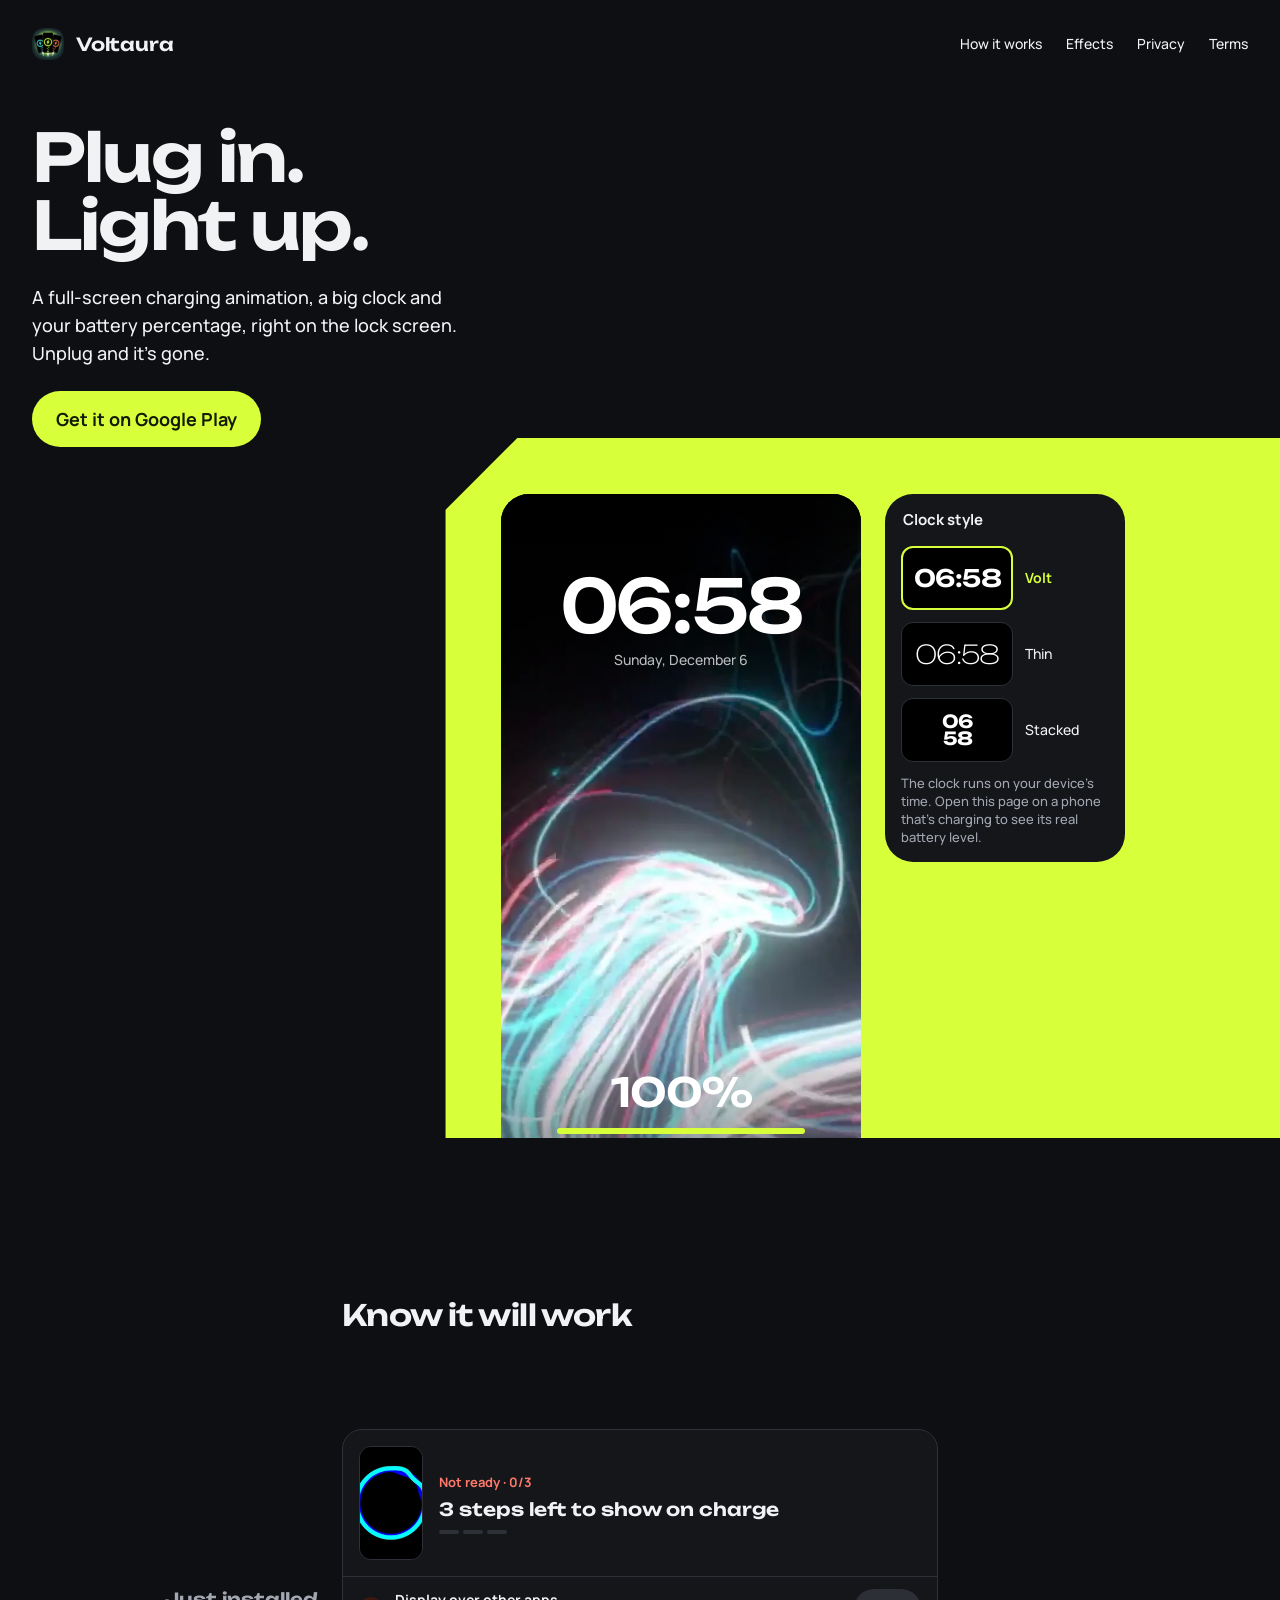
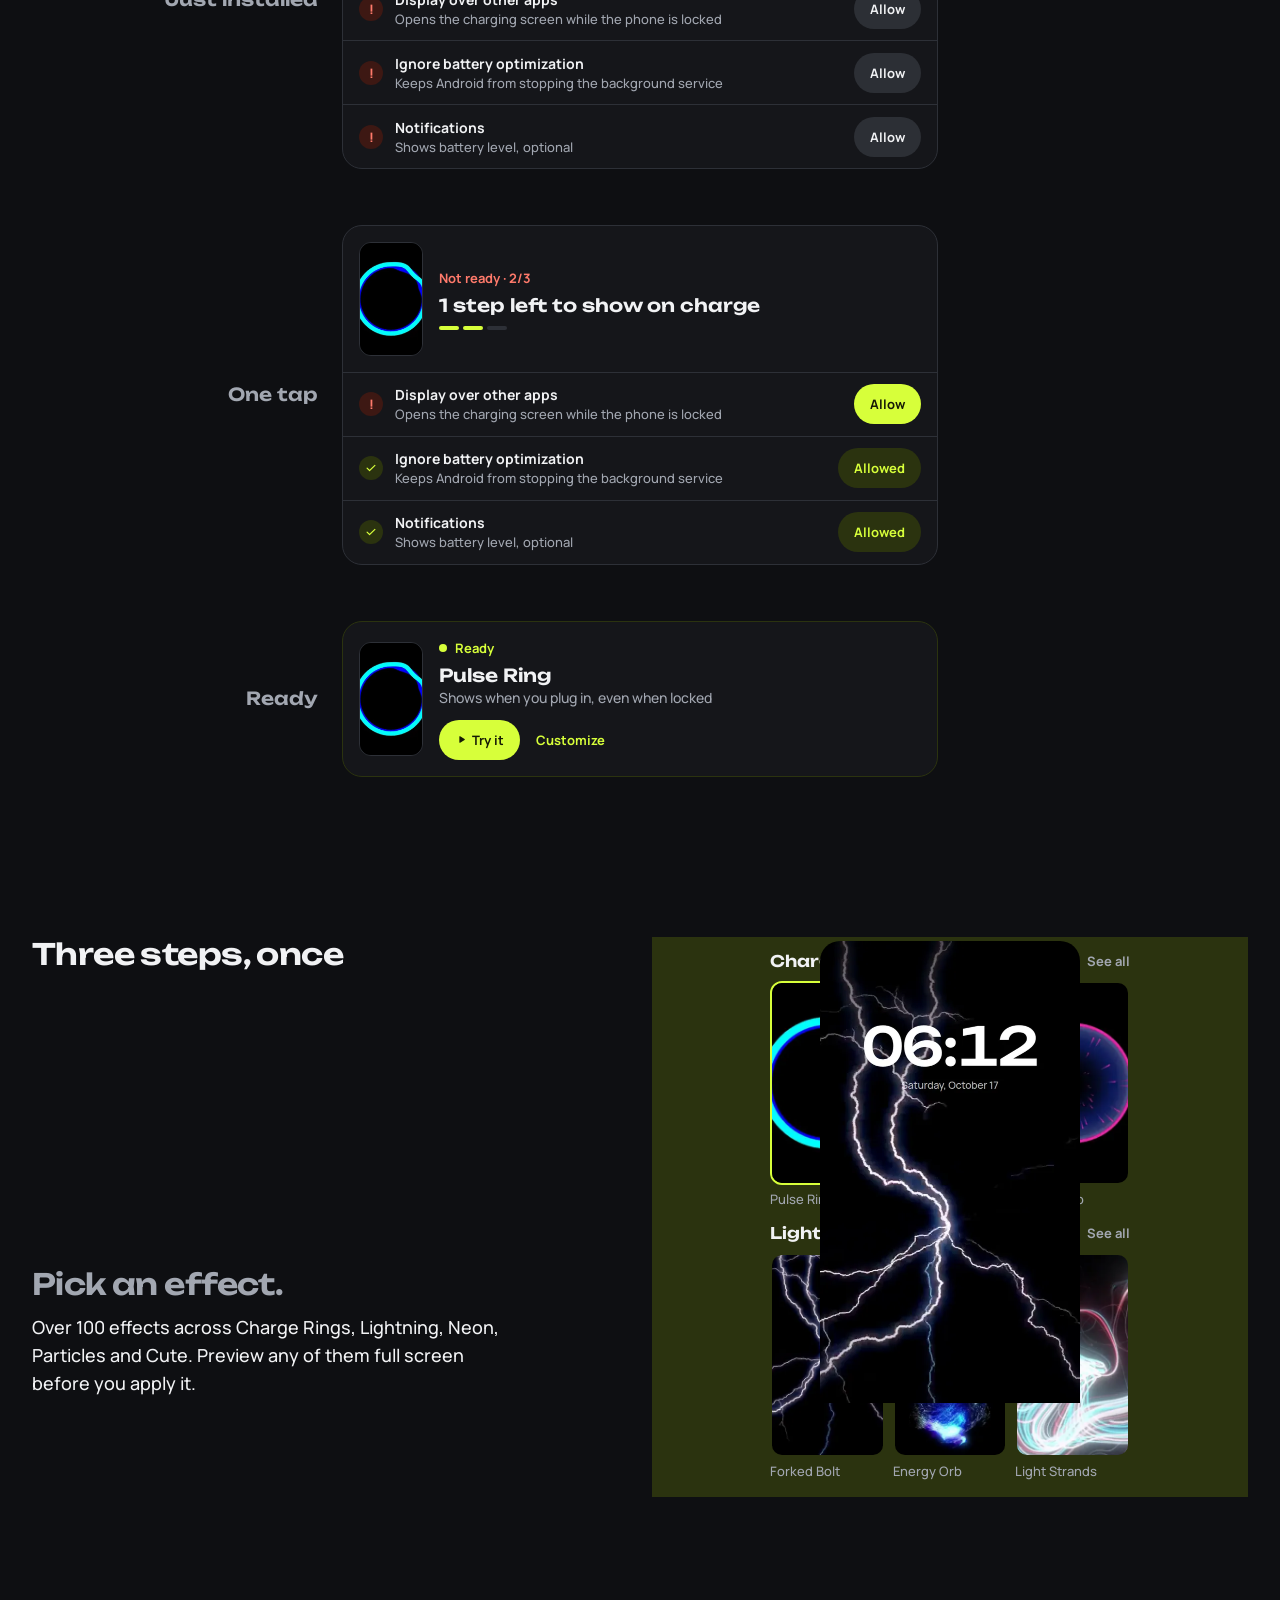
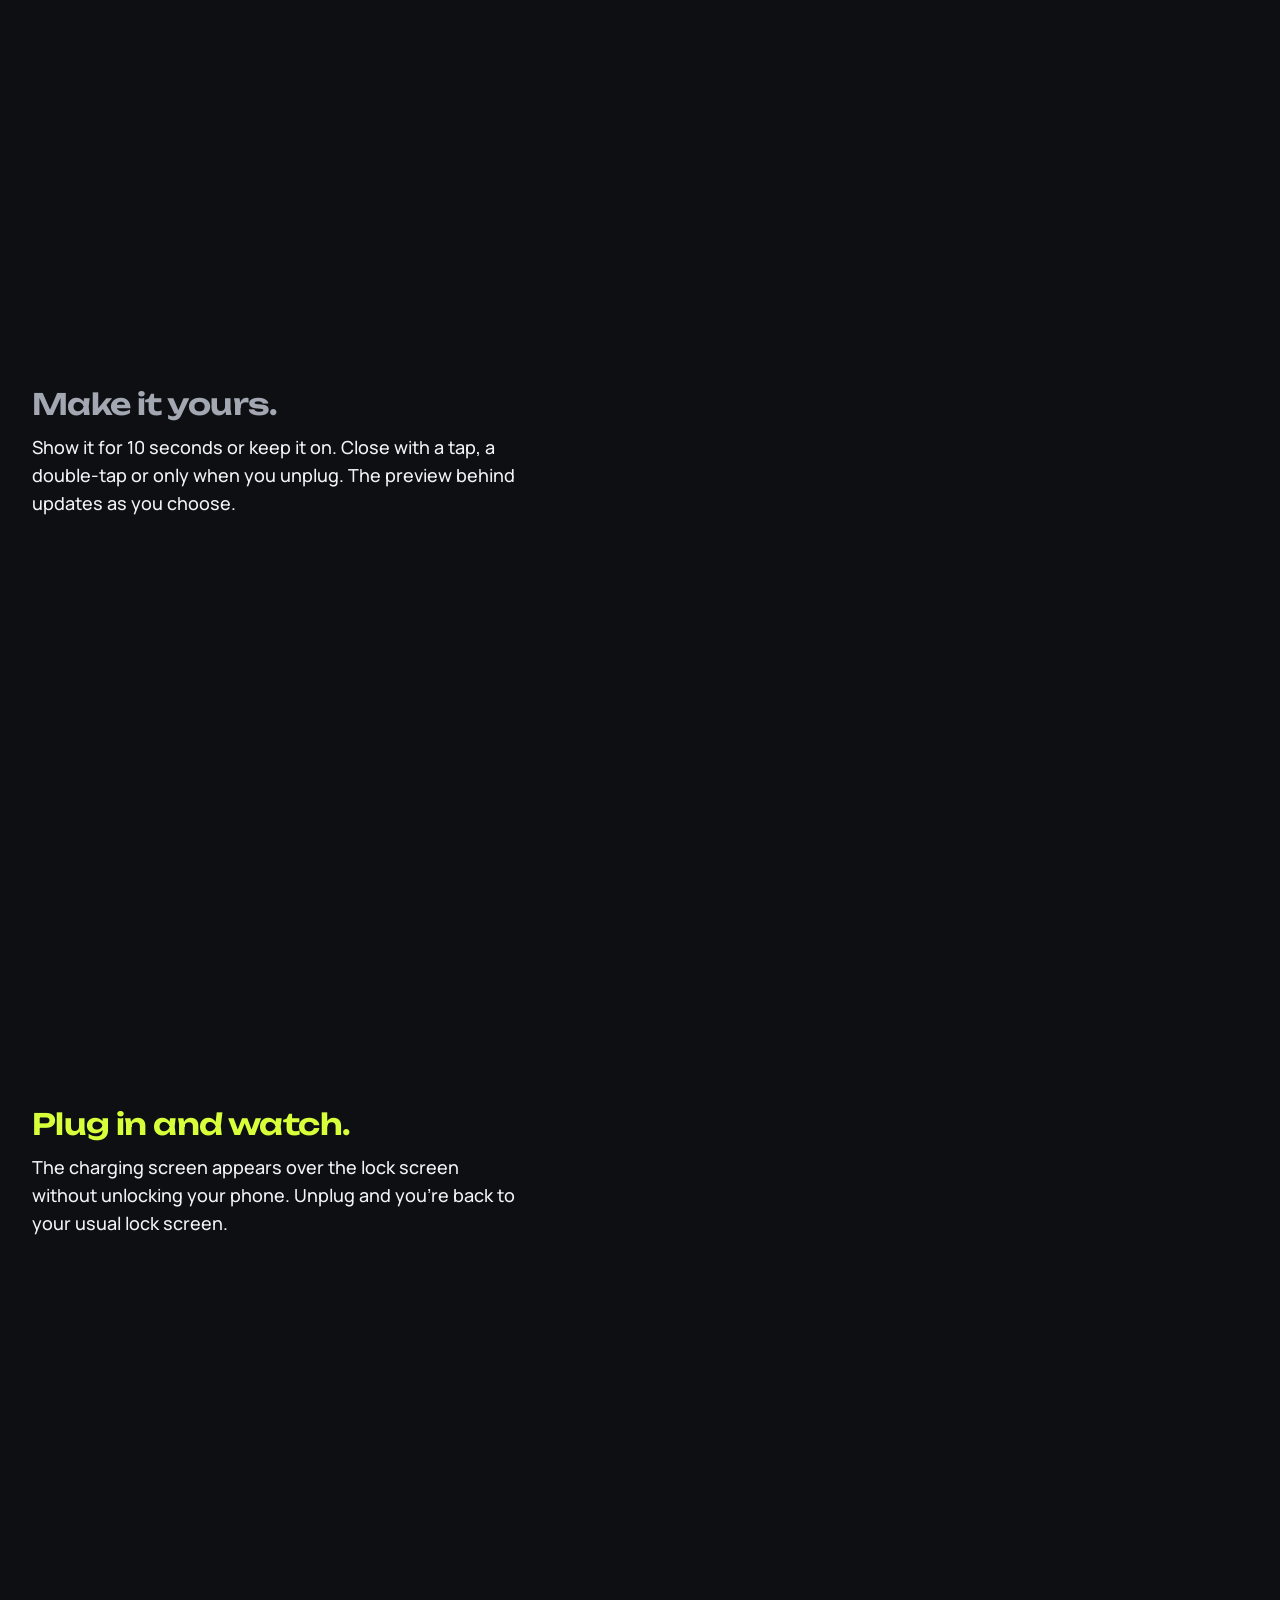
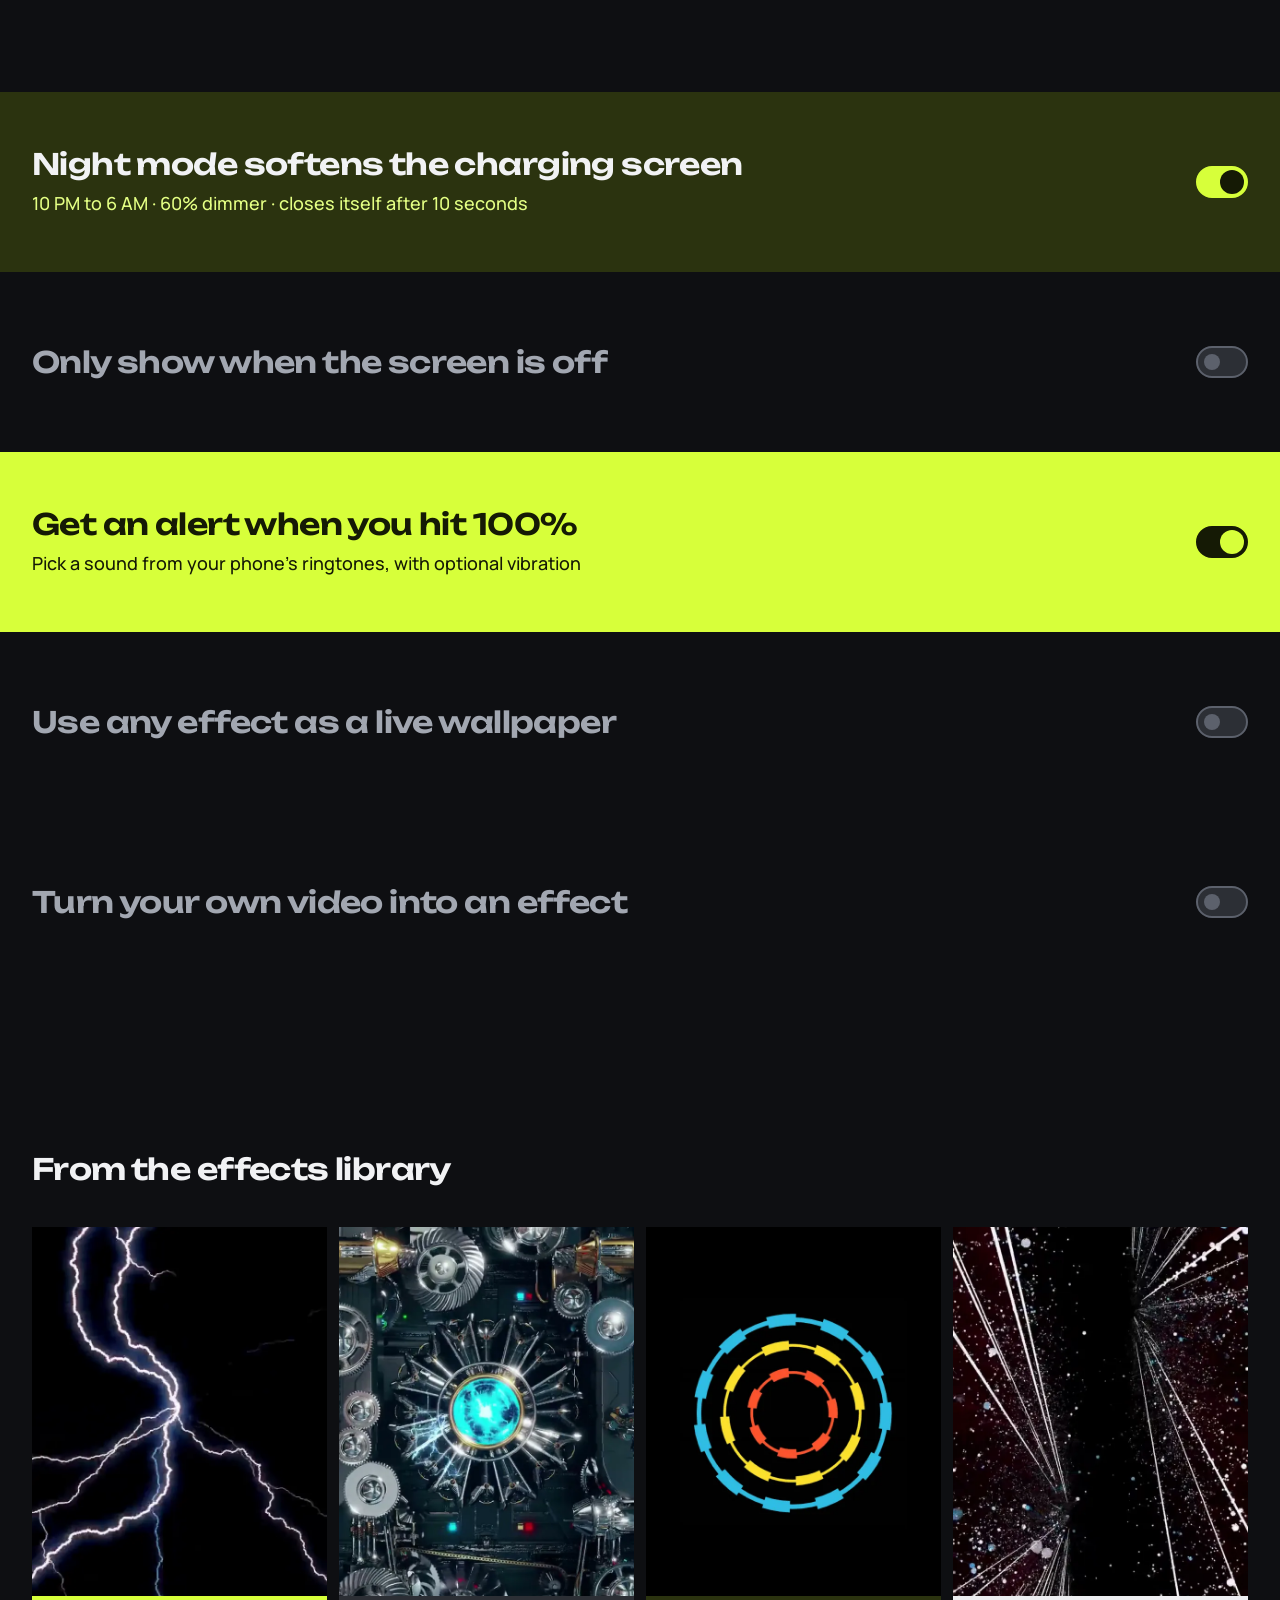
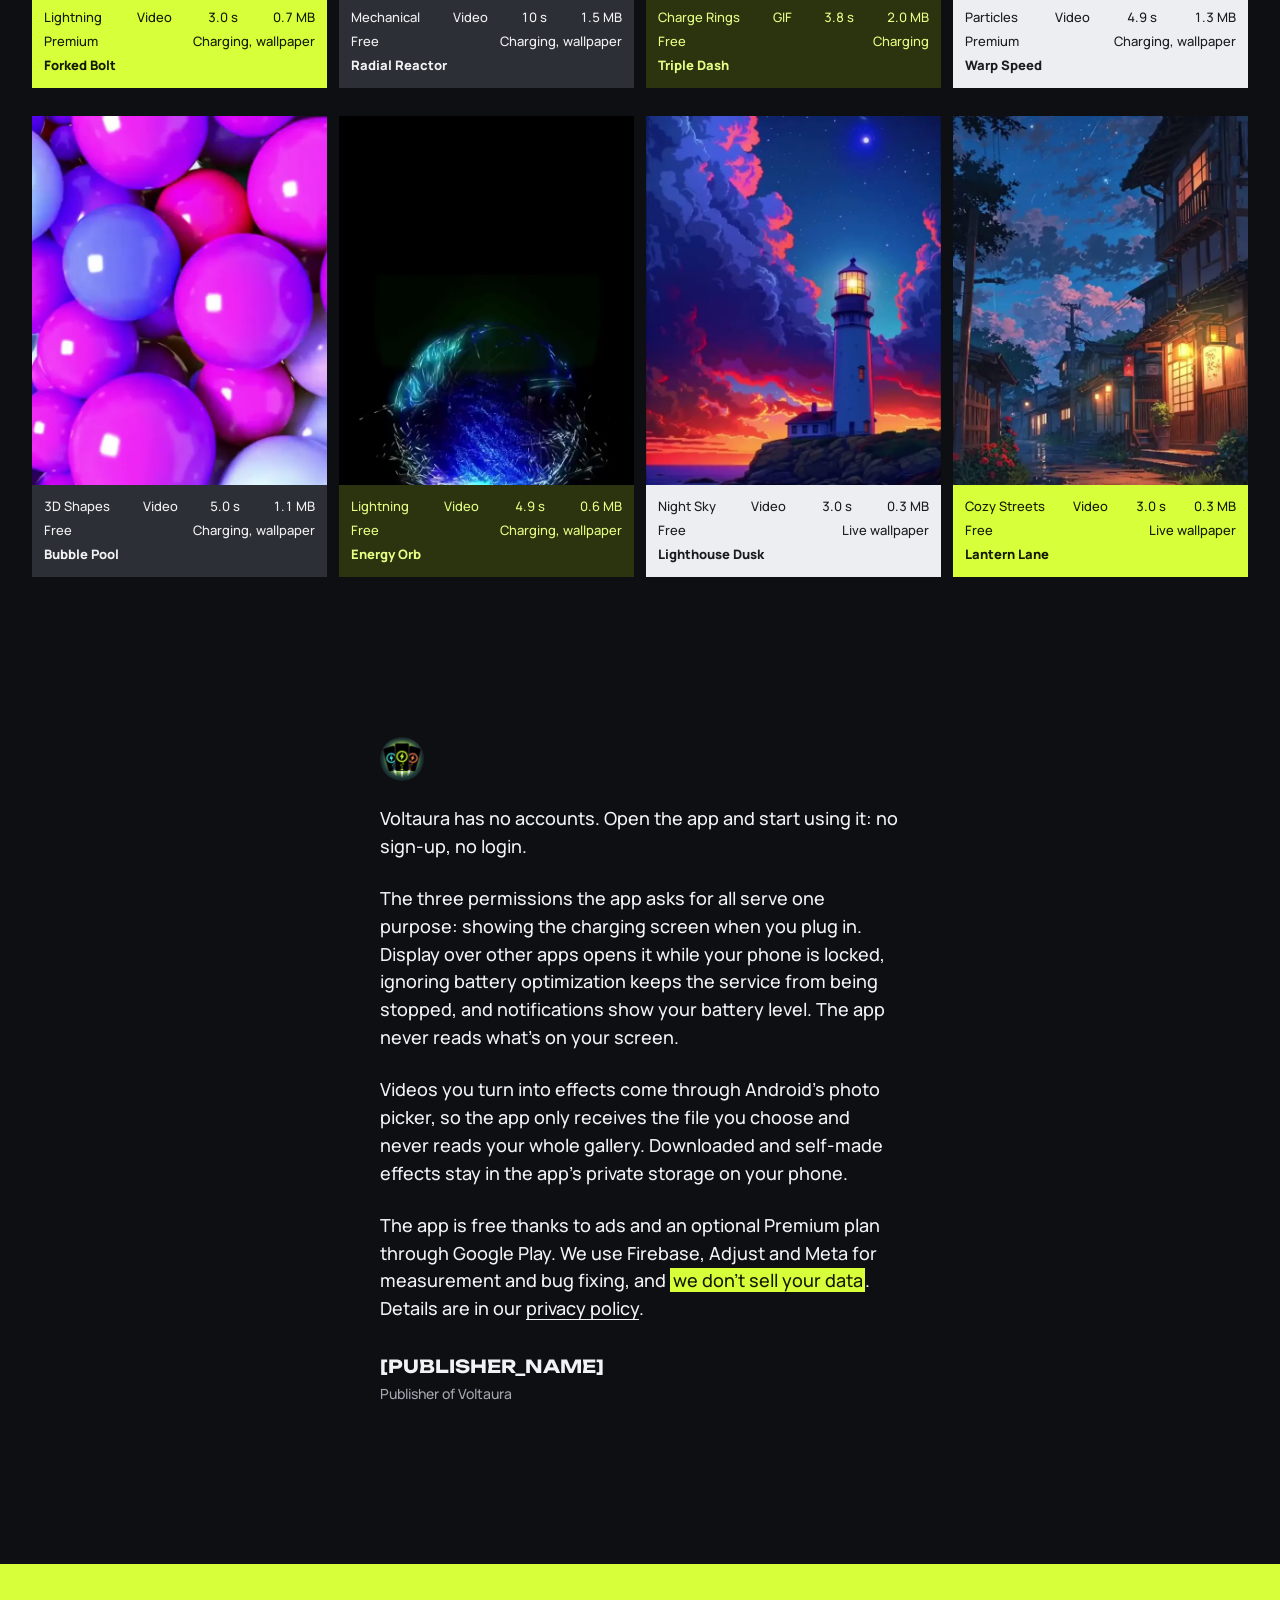
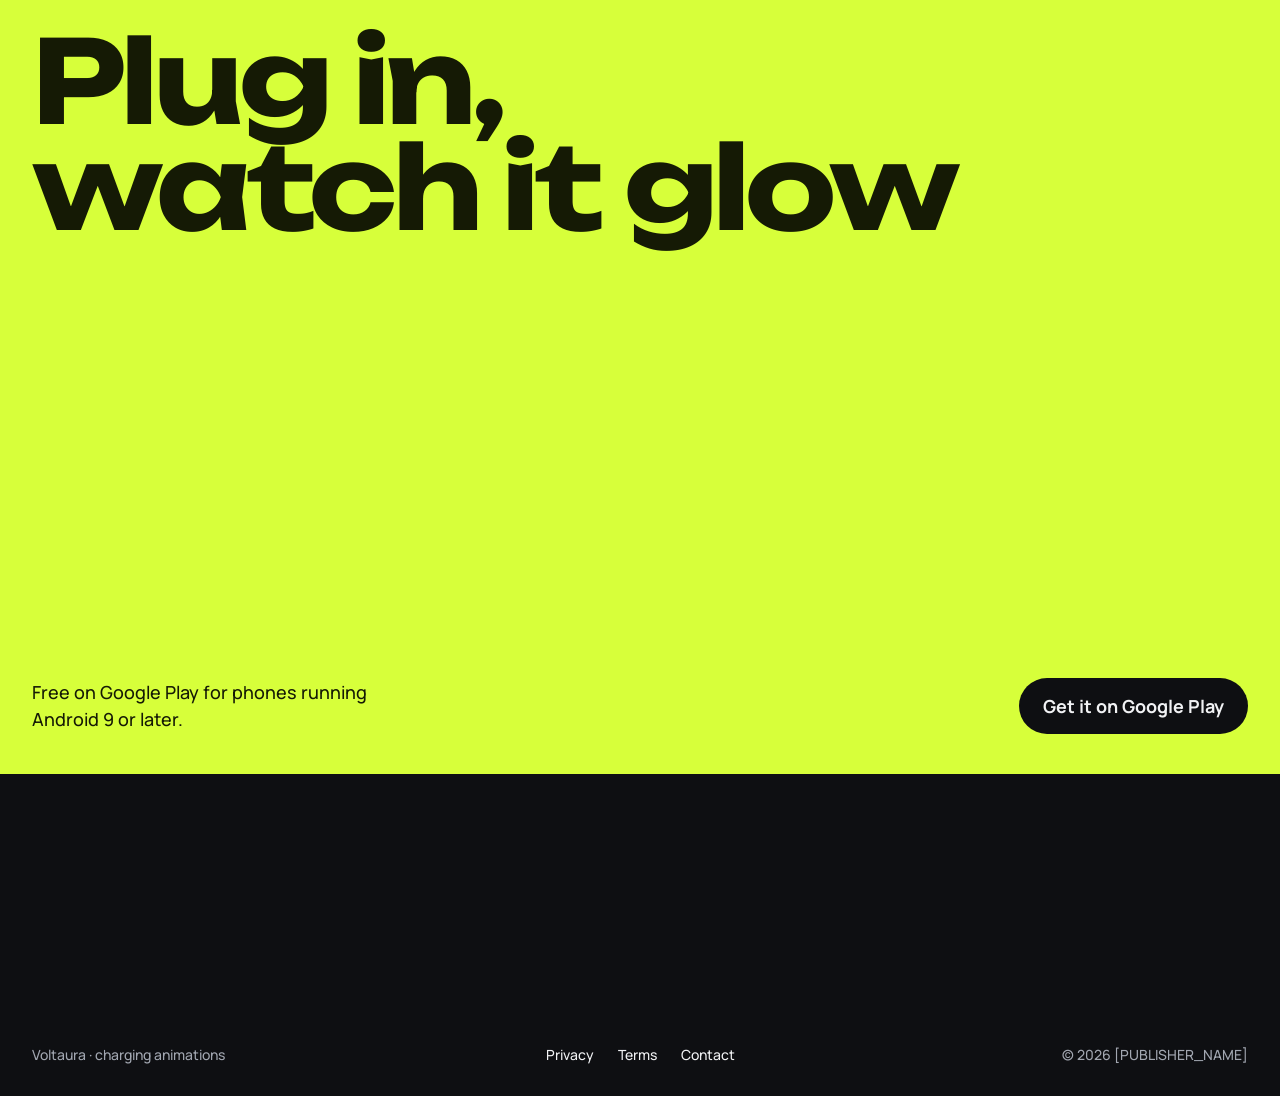
==== commit ca11b8f8: "Charge Visuals & Wallpapers (com.qz.chargevisualswallpapers) web: rename brand Charge Visuals to Vol" ====
--- a/apps/com.qz.chargevisualswallpapers/web/index.html
+++ b/apps/com.qz.chargevisualswallpapers/web/index.html
@@ -3,7 +3,7 @@
 <head>
 <meta charset="utf-8">
 <meta name="viewport" content="width=device-width,initial-scale=1">
-<title>Charge Visuals: charging animations on your lock screen</title>
+<title>Voltaura: charging animations on your lock screen</title>
 <meta name="description" content="Plug in and your lock screen shows a full-screen charging animation, a big clock and your battery percentage. Plus live wallpapers, still wallpapers and effects made from your own videos.">
 <meta name="theme-color" content="#0E0F12">
 <link rel="icon" href="img/icon-96.png">
@@ -23,7 +23,7 @@
 </svg>
 
 <header class="bar">
-  <a class="wordmark" href="index.html"><img src="img/icon-96.png" width="32" height="32" alt="">Charge Visuals</a>
+  <a class="wordmark" href="index.html"><img src="img/icon-96.png" width="32" height="32" alt="">Voltaura</a>
   <nav>
     <a href="#how">How it works</a>
     <a href="#effects">Effects</a>
@@ -49,7 +49,7 @@
         <label class="opt"><input type="radio" name="clock" value="stack"><span class="opt__tile mini-stack" data-clock-stack>23<br>41</span><span>Stacked</span></label>
         <p class="picker__note">The clock runs on your device’s time. Open this page on a phone that’s charging to see its real battery level.</p>
       </fieldset>
-      <div class="charge" aria-label="Charge Visuals charging screen">
+      <div class="charge" aria-label="Voltaura charging screen">
         <video class="charge__media" autoplay muted loop playsinline preload="auto" poster="img/hero-a013.webp" width="720" height="1280" aria-hidden="true">
           <source src="img/hero-a013.mp4" type="video/mp4">
         </video>
@@ -210,13 +210,13 @@
 </section>
 
 <section class="letter" aria-label="About your data">
-  <img class="letter__icon" src="img/icon-96.png" width="44" height="44" alt="Charge Visuals icon">
-  <p data-reveal>Charge Visuals has no accounts. Open the app and start using it: no sign-up, no login.</p>
+  <img class="letter__icon" src="img/icon-96.png" width="44" height="44" alt="Voltaura icon">
+  <p data-reveal>Voltaura has no accounts. Open the app and start using it: no sign-up, no login.</p>
   <p data-reveal>The three permissions the app asks for all serve one purpose: showing the charging screen when you plug in. Display over other apps opens it while your phone is locked, ignoring battery optimization keeps the service from being stopped, and notifications show your battery level. The app never reads what’s on your screen.</p>
   <p data-reveal>Videos you turn into effects come through Android’s photo picker, so the app only receives the file you choose and never reads your whole gallery. Downloaded and self-made effects stay in the app’s private storage on your phone.</p>
   <p data-reveal>The app is free thanks to ads and an optional Premium plan through Google Play. We use Firebase, Adjust and Meta for measurement and bug fixing, and <mark>we don’t sell your data</mark>. Details are in our <a href="privacy-policy.html">privacy policy</a>.</p>
   <p class="letter__sign" data-reveal>[PUBLISHER_NAME]</p>
-  <p class="letter__role">Publisher of Charge Visuals</p>
+  <p class="letter__role">Publisher of Voltaura</p>
 </section>
 
 <section class="close" aria-labelledby="close-h">
@@ -229,7 +229,7 @@
 </main>
 
 <footer class="quiet">
-  <p>Charge Visuals · charging animations</p>
+  <p>Voltaura · charging animations</p>
   <p class="quiet__links"><a href="privacy-policy.html">Privacy</a><a href="terms.html">Terms</a><a href="mailto:[CONTACT_EMAIL]">Contact</a></p>
   <p class="quiet__end">© 2026 [PUBLISHER_NAME]</p>
 </footer>
--- a/apps/com.qz.chargevisualswallpapers/web/tokens.css
+++ b/apps/com.qz.chargevisualswallpapers/web/tokens.css
@@ -1,4 +1,4 @@
-/* Charge Visuals — concept "AMOLED Volt". Nguồn duy nhất cho mọi mock; design-tokens.md ghi lại cùng giá trị. */
+/* Voltaura — concept "AMOLED Volt". Nguồn duy nhất cho mọi mock; design-tokens.md ghi lại cùng giá trị. */
 @font-face { font-family: 'Unbounded'; src: url(fonts/Unbounded.woff2) format('woff2'); font-weight: 200 900; font-display: swap; }
 @font-face { font-family: 'Manrope'; src: url(fonts/Manrope.woff2) format('woff2'); font-weight: 200 800; font-display: swap; }
 
--- a/apps/com.qz.chargevisualswallpapers/web/style.css
+++ b/apps/com.qz.chargevisualswallpapers/web/style.css
@@ -1,4 +1,4 @@
-/* Charge Visuals web. Màu, font, spacing, radius, motion lấy từ tokens.css (bản chép design/tokens.css). */
+/* Voltaura web. Màu, font, spacing, radius, motion lấy từ tokens.css (bản chép design/tokens.css). */
 :root {
   --ground: var(--md-sys-color-surface);
   --ink: var(--md-sys-color-on-surface);
